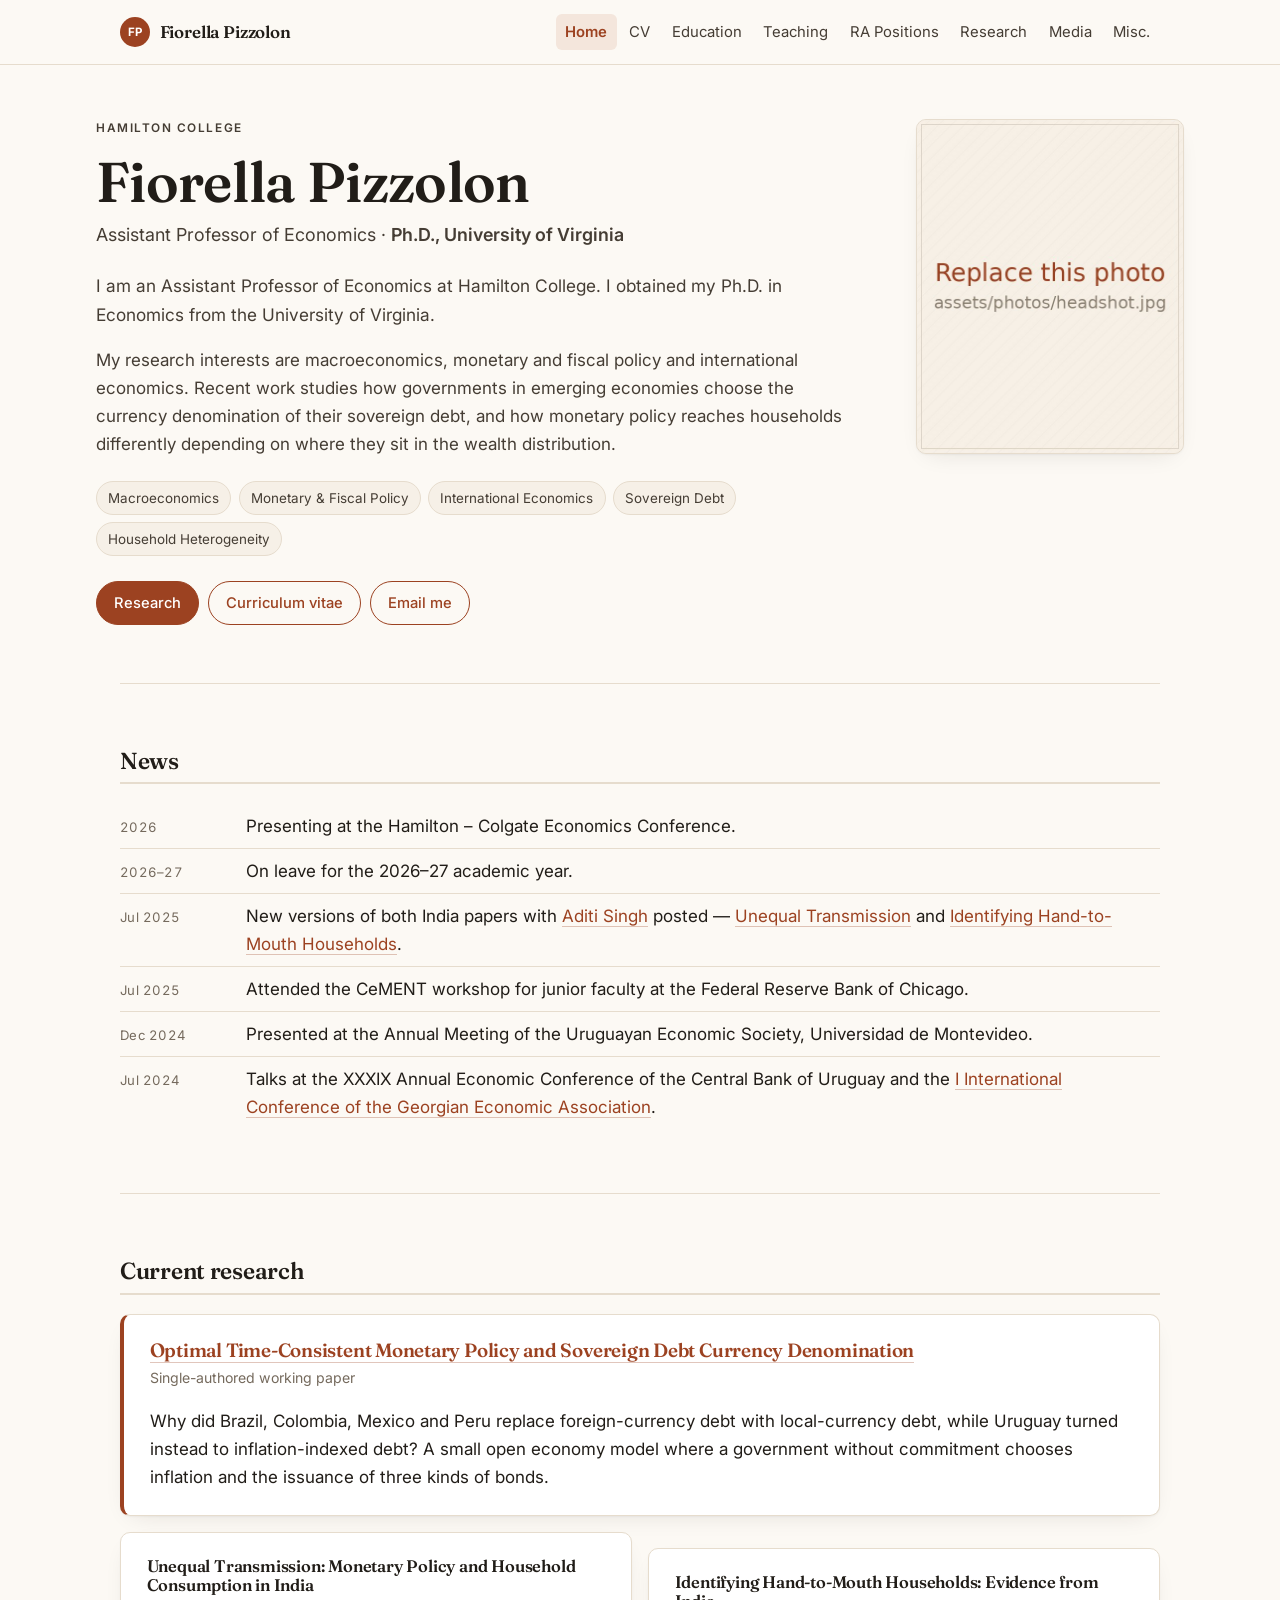
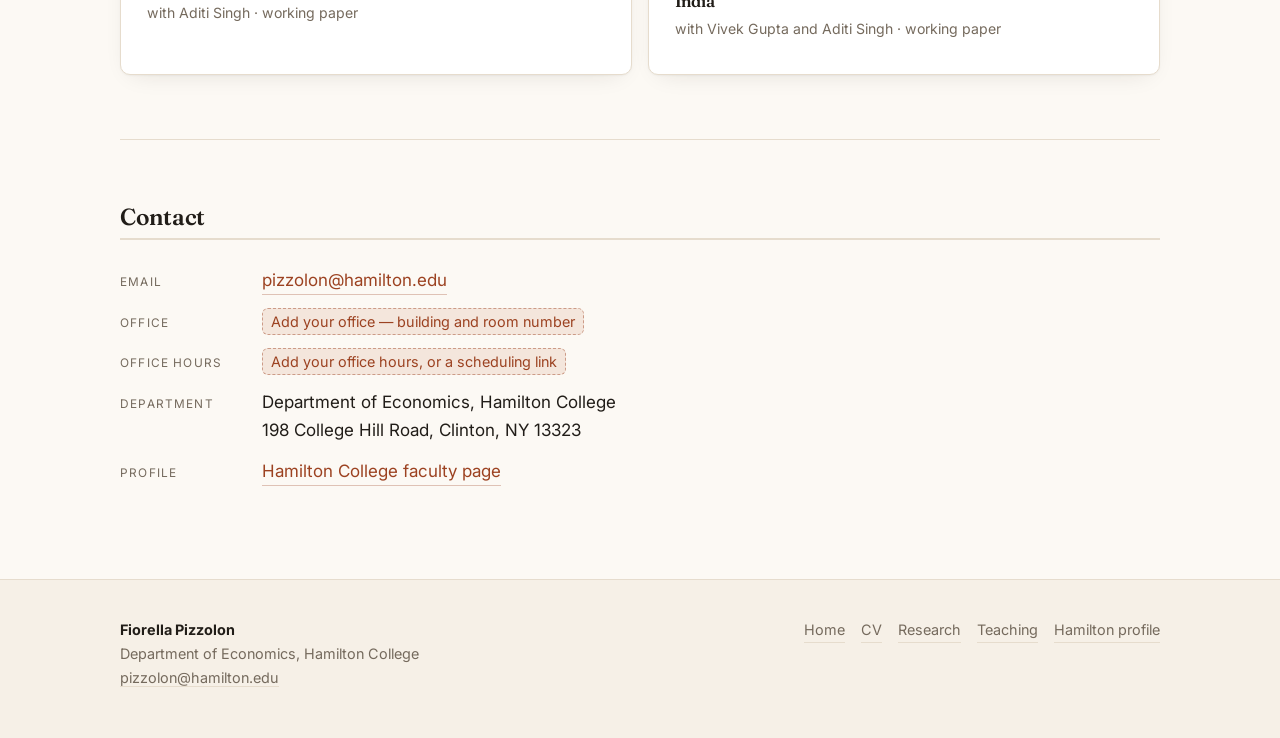
==== index.html @ 7832cf34 "Add files via upload" ====
<!DOCTYPE html>
<html lang="en">
<head>
<meta charset="utf-8">
<meta name="viewport" content="width=device-width, initial-scale=1">
<title>Fiorella Pizzolon — Assistant Professor of Economics, Hamilton College</title>
<meta name="description" content="Fiorella Pizzolon is an Assistant Professor of Economics at Hamilton College. Research in macroeconomics, monetary and fiscal policy, and international economics.">
<meta name="author" content="Fiorella Pizzolon">
<meta property="og:title" content="Fiorella Pizzolon — Assistant Professor of Economics, Hamilton College">
<meta property="og:description" content="Fiorella Pizzolon is an Assistant Professor of Economics at Hamilton College. Research in macroeconomics, monetary and fiscal policy, and international economics.">
<meta property="og:type" content="profile">
<link rel="icon" href="assets/favicon.svg" type="image/svg+xml">
<link rel="preconnect" href="https://fonts.googleapis.com">
<link rel="preconnect" href="https://fonts.gstatic.com" crossorigin>
<link href="https://fonts.googleapis.com/css2?family=Fraunces:opsz,wght@9..144,400;9..144,500;9..144,600;9..144,700&family=Inter:wght@400;500;600;700&display=swap" rel="stylesheet">
<link rel="stylesheet" href="assets/styles.css">
</head>
<body>
<a class="skip" href="#main">Skip to content</a>
<header class="site-header">
  <div class="wrap nav">
    <a class="brand" href="index.html"><span class="mono">FP</span>Fiorella Pizzolon</a>
    <button class="nav-toggle" aria-expanded="false" aria-controls="nav-links">Menu</button>
    <nav class="nav-links" id="nav-links" aria-label="Main">
      <a href="index.html" aria-current="page">Home</a>
      <a href="cv.html">CV</a>
      <a href="education.html">Education</a>
      <a href="teaching.html">Teaching</a>
      <a href="ra-positions.html">RA Positions</a>
      <a href="research.html">Research</a>
      <a href="media.html">Media</a>
      <a href="misc.html">Misc.</a>
    </nav>
  </div>
</header>
<main id="main">
  <div class="wrap hero">
    <div class="hero-grid">
      <div>
        <p class="eyebrow">Hamilton College</p>
        <h1>Fiorella Pizzolon</h1>
        <p class="role">Assistant Professor of Economics &middot; <strong>Ph.D., University of Virginia</strong></p>
        <p class="lead">I am an Assistant Professor of Economics at Hamilton College. I obtained my
        Ph.D. in Economics from the University of Virginia.</p>
        <p>My research interests are macroeconomics, monetary and fiscal policy and international
        economics. Recent work studies how governments in emerging economies choose the currency
        denomination of their sovereign debt, and how monetary policy reaches households
        differently depending on where they sit in the wealth distribution.</p>
        <ul class="tags">
          <li>Macroeconomics</li>
          <li>Monetary &amp; Fiscal Policy</li>
          <li>International Economics</li>
          <li>Sovereign Debt</li>
          <li>Household Heterogeneity</li>
        </ul>
        <div class="btn-row">
          <a class="btn" href="research.html">Research</a>
          <a class="btn ghost" href="cv.html">Curriculum vitae</a>
          <a class="btn ghost" href="mailto:pizzolon@hamilton.edu">Email me</a>
        </div>
      </div>
      <div class="hero-portrait">
        <img src="https://lh3.googleusercontent.com/sitesv/[base64]w1280" data-fallback="assets/photos/headshot.jpg" alt="Portrait of Fiorella Pizzolon" width="536" height="670">
      </div>
    </div>
  </div>

  <div class="wrap">
    <hr class="rule">

    <section>
      <h2 class="section-title">News</h2>
      <ul class="news">
        <li><span class="on">2026</span><span>Presenting at the Hamilton &ndash; Colgate Economics Conference.</span></li>
        <li><span class="on">2026–27</span><span>On leave for the 2026–27 academic year.</span></li>
        <li><span class="on">Jul 2025</span><span>New versions of both India papers with <a href="https://www.aditi-singh.com/research">Aditi Singh</a> posted &mdash; <a href="https://papers.ssrn.com/sol3/papers.cfm?abstract_id=5615250">Unequal Transmission</a> and <a href="https://papers.ssrn.com/sol3/papers.cfm?abstract_id=5559305">Identifying Hand-to-Mouth Households</a>.</span></li>
        <li><span class="on">Jul 2025</span><span>Attended the CeMENT workshop for junior faculty at the Federal Reserve Bank of Chicago.</span></li>
        <li><span class="on">Dec 2024</span><span>Presented at the Annual Meeting of the Uruguayan Economic Society, Universidad de Montevideo.</span></li>
        <li><span class="on">Jul 2024</span><span>Talks at the XXXIX Annual Economic Conference of the Central Bank of Uruguay and the <a href="https://www.gea.org.ge/en/events/17">I International Conference of the Georgian Economic Association</a>.</span></li>
      </ul>
    </section>

    <hr class="rule">

    <section>
      <h2 class="section-title">Current research</h2>
      <div class="card featured">
        <h3><a href="research.html">Optimal Time-Consistent Monetary Policy and Sovereign Debt Currency Denomination</a></h3>
        <p class="meta">Single-authored working paper</p>
        <p class="mb-0">Why did Brazil, Colombia, Mexico and Peru replace foreign-currency debt with
        local-currency debt, while Uruguay turned instead to inflation-indexed debt? A small open
        economy model where a government without commitment chooses inflation and the issuance of
        three kinds of bonds.</p>
      </div>
      <div class="grid-2" style="margin-top:1rem">
        <div class="card">
          <h3 style="font-size:1.05rem">Unequal Transmission: Monetary Policy and Household Consumption in India</h3>
          <p class="meta mb-0">with Aditi Singh &middot; working paper</p>
        </div>
        <div class="card">
          <h3 style="font-size:1.05rem">Identifying Hand-to-Mouth Households: Evidence from India</h3>
          <p class="meta mb-0">with Vivek Gupta and Aditi Singh &middot; working paper</p>
        </div>
      </div>
    </section>

    <hr class="rule">

    <section>
      <h2 class="section-title">Contact</h2>
      <ul class="contact-list wide">
        <li><span class="label">Email</span> <a href="mailto:pizzolon@hamilton.edu">pizzolon@hamilton.edu</a></li>
        <li><span class="label">Office</span> <span class="todo">Add your office &mdash; building and room number</span></li>
        <li><span class="label">Office hours</span> <span class="todo">Add your office hours, or a scheduling link</span></li>
        <li><span class="label">Department</span> <span>Department of Economics, Hamilton College<br>198 College Hill Road, Clinton, NY 13323</span></li>
        <li><span class="label">Profile</span> <a href="https://www.hamilton.edu/academics/our-faculty/directory/faculty-detail/fiorella-pizzolon">Hamilton College faculty page</a></li>
      </ul>
    </section>
  </div>
</main>
<footer class="site-footer">
  <div class="wrap footer-grid">
    <div>
      <strong style="color:var(--ink)">Fiorella Pizzolon</strong><br>
      Department of Economics, Hamilton College<br>
      <a href="mailto:pizzolon@hamilton.edu">pizzolon@hamilton.edu</a>
    </div>
    <nav class="footer-links" aria-label="Footer">
      <a href="index.html">Home</a>
      <a href="cv.html">CV</a>
      <a href="research.html">Research</a>
      <a href="teaching.html">Teaching</a>
      <a href="https://www.hamilton.edu/academics/our-faculty/directory/faculty-detail/fiorella-pizzolon">Hamilton profile</a>
    </nav>
  </div>
</footer>
<script>
(function () {
  var b = document.querySelector('.nav-toggle'),
      n = document.getElementById('nav-links');
  if (!b || !n) return;
  b.addEventListener('click', function () {
    var open = n.classList.toggle('open');
    b.setAttribute('aria-expanded', open ? 'true' : 'false');
  });
})();
// If an image hosted elsewhere fails to load, fall back to the local copy.
(function () {
  Array.prototype.forEach.call(document.querySelectorAll('img[data-fallback]'), function (img) {
    img.addEventListener('error', function handler() {
      img.removeEventListener('error', handler);
      img.src = img.getAttribute('data-fallback');
    });
    if (img.complete && !img.naturalWidth) img.src = img.getAttribute('data-fallback');
  });
})();
</script>
</body>
</html>
---- assets/styles.css ----
/* ==========================================================================
   Fiorella Pizzolon — academic site
   One stylesheet for the whole site. Colors live in :root below; change a
   value there and it updates everywhere.
   ========================================================================== */

:root {
  --bg:          #FCF9F4;
  --bg-tint:     #F6F0E7;
  --surface:     #FFFFFF;
  --ink:         #211D18;
  --ink-soft:    #453D34;
  --muted:       #756A5D;
  --rule:        #E6DCCD;
  --accent:      #9C4221;
  --accent-deep: #7A3319;
  --accent-soft: #F4E6DC;
  --teal:        #1F4B4E;

  --font-display: "Fraunces", "Iowan Old Style", "Palatino Linotype", Palatino,
                  Georgia, "Times New Roman", serif;
  --font-body:    "Inter", -apple-system, BlinkMacSystemFont, "Segoe UI",
                  Roboto, Helvetica, Arial, sans-serif;

  --wrap: 68rem;
  --radius: 10px;
  --shadow: 0 1px 2px rgba(33,29,24,.04), 0 8px 24px -12px rgba(33,29,24,.14);
}

@media (prefers-color-scheme: dark) {
  :root {
    --bg:          #14120F;
    --bg-tint:     #1C1915;
    --surface:     #1A1713;
    --ink:         #F1EAE0;
    --ink-soft:    #DCD3C7;
    --muted:       #A79B8B;
    --rule:        #332D25;
    --accent:      #E08256;
    --accent-deep: #F0A280;
    --accent-soft: #2A1E17;
    --teal:        #7FB3B5;
    --shadow: 0 1px 2px rgba(0,0,0,.3), 0 8px 24px -12px rgba(0,0,0,.6);
  }
}

/* ---------- base ---------- */

*, *::before, *::after { box-sizing: border-box; }

html { scroll-behavior: smooth; }

body {
  margin: 0;
  background: var(--bg);
  color: var(--ink);
  font-family: var(--font-body);
  font-size: 17px;
  line-height: 1.65;
  -webkit-font-smoothing: antialiased;
  text-rendering: optimizeLegibility;
}

img { max-width: 100%; display: block; }

a {
  color: var(--accent);
  text-decoration: none;
  border-bottom: 1px solid color-mix(in srgb, var(--accent) 30%, transparent);
  transition: color .15s ease, border-color .15s ease, background-color .15s ease;
}
a:hover { color: var(--accent-deep); border-bottom-color: var(--accent-deep); }

h1, h2, h3, h4 {
  font-family: var(--font-display);
  font-weight: 600;
  font-variation-settings: "SOFT" 0, "WONK" 0, "opsz" 40;
  line-height: 1.15;
  letter-spacing: -0.012em;
  color: var(--ink);
  margin: 0 0 .5em;
}

.wrap { width: 100%; max-width: var(--wrap); margin: 0 auto; padding: 0 1.5rem; }

/* ---------- skip link ---------- */

.skip {
  position: absolute; left: -9999px; top: 0; z-index: 100;
  background: var(--accent); color: #fff; padding: .6rem 1rem;
  border: 0; border-radius: 0 0 var(--radius) 0;
}
.skip:focus { left: 0; }

/* ---------- header / nav ---------- */

.site-header {
  position: sticky; top: 0; z-index: 50;
  background: color-mix(in srgb, var(--bg) 88%, transparent);
  backdrop-filter: saturate(1.4) blur(10px);
  -webkit-backdrop-filter: saturate(1.4) blur(10px);
  border-bottom: 1px solid var(--rule);
}

.nav {
  display: flex; align-items: center; justify-content: space-between;
  gap: 1rem; min-height: 64px;
}

.brand {
  font-family: var(--font-display);
  font-weight: 600;
  font-size: 1.06rem;
  letter-spacing: -0.01em;
  color: var(--ink);
  border: 0;
  display: inline-flex; align-items: center; gap: .6rem;
  white-space: nowrap;
}
.brand:hover { color: var(--accent); }
.brand .mono {
  width: 30px; height: 30px; flex: 0 0 30px;
  display: grid; place-items: center;
  border-radius: 50%;
  background: var(--accent); color: #fff;
  font-size: .72rem; font-weight: 700; letter-spacing: .02em;
  font-family: var(--font-body);
}

.nav-links { display: flex; align-items: center; gap: .15rem; flex-wrap: wrap; }
.nav-links a {
  color: var(--ink-soft);
  border: 0;
  font-size: .93rem;
  padding: .38rem .6rem;
  border-radius: 6px;
  white-space: nowrap;
}
.nav-links a:hover { color: var(--accent); background: var(--accent-soft); }
.nav-links a[aria-current="page"] {
  color: var(--accent);
  background: var(--accent-soft);
  font-weight: 600;
}

.nav-toggle {
  display: none;
  background: transparent; border: 1px solid var(--rule);
  border-radius: 8px; padding: .45rem .7rem;
  color: var(--ink); font: inherit; font-size: .9rem; cursor: pointer;
}

@media (max-width: 860px) {
  .nav { flex-wrap: wrap; }
  .nav-toggle { display: block; }
  .nav-links {
    display: none;
    flex-basis: 100%; flex-direction: column; align-items: stretch;
    gap: 0; padding: .4rem 0 .9rem;
    border-top: 1px solid var(--rule); margin-top: -1px;
  }
  .nav-links.open { display: flex; }
  .nav-links a { padding: .6rem .5rem; }
}

/* ---------- page header ---------- */

.page-head { padding: 3.2rem 0 1.6rem; }
.eyebrow {
  font-family: var(--font-body);
  font-size: .74rem; font-weight: 600;
  letter-spacing: .13em; text-transform: uppercase;
  color: var(--accent);
  margin: 0 0 .7rem;
}
.page-head h1 { font-size: clamp(2.1rem, 5vw, 3rem); margin-bottom: .3rem; }
.page-head .lede {
  color: var(--muted); font-size: 1.05rem; max-width: 46rem; margin: 0;
}

/* ---------- home hero ---------- */

.hero { padding: 3.4rem 0 1rem; }
.hero-grid {
  display: grid;
  grid-template-columns: minmax(0, 1fr) 268px;
  gap: 3rem; align-items: start;
}
@media (max-width: 800px) {
  .hero-grid { grid-template-columns: 1fr; gap: 2rem; }
  .hero-portrait { order: -1; max-width: 220px; }
}

.hero h1 {
  font-size: clamp(2.4rem, 6vw, 3.5rem);
  margin-bottom: .35rem;
}
.hero .role {
  font-size: 1.12rem; color: var(--ink-soft); margin: 0 0 1.4rem;
}
.hero .role strong { font-weight: 600; }
.hero p { color: var(--ink-soft); }

.hero-portrait {
  border-radius: var(--radius);
  overflow: hidden;
  box-shadow: var(--shadow);
  border: 1px solid var(--rule);
  background: var(--bg-tint);
}
.hero-portrait img { width: 100%; height: auto; aspect-ratio: 4/5; object-fit: cover; }

/* ---------- tags ---------- */

.tags { display: flex; flex-wrap: wrap; gap: .45rem; padding: 0; margin: 1.4rem 0 0; list-style: none; }
.tags li {
  font-size: .84rem;
  padding: .3rem .7rem;
  border-radius: 999px;
  background: var(--bg-tint);
  border: 1px solid var(--rule);
  color: var(--ink-soft);
}

/* ---------- buttons ---------- */

.btn-row { display: flex; flex-wrap: wrap; gap: .6rem; margin-top: 1.6rem; }
.btn {
  display: inline-flex; align-items: center; gap: .45rem;
  font-size: .92rem; font-weight: 500;
  padding: .55rem 1.05rem;
  border-radius: 999px;
  border: 1px solid var(--accent);
  background: var(--accent); color: #fff;
}
.btn:hover { background: var(--accent-deep); border-color: var(--accent-deep); color: #fff; }
.btn.ghost { background: transparent; color: var(--accent); }
.btn.ghost:hover { background: var(--accent-soft); color: var(--accent-deep); }

/* ---------- sections ---------- */

section { padding: 1.4rem 0; }
.section-title {
  font-size: 1.45rem;
  padding-bottom: .5rem;
  margin-bottom: 1.2rem;
  border-bottom: 2px solid var(--rule);
}
.sub-title {
  font-size: 1.02rem;
  font-family: var(--font-body);
  font-weight: 600;
  letter-spacing: .06em;
  text-transform: uppercase;
  color: var(--muted);
  margin: 2rem 0 .9rem;
}
.sub-title:first-child { margin-top: 0; }

.rule { border: 0; border-top: 1px solid var(--rule); margin: 2.6rem 0; }

/* ---------- cards ---------- */

.card {
  background: var(--surface);
  border: 1px solid var(--rule);
  border-radius: var(--radius);
  padding: 1.5rem 1.6rem;
  box-shadow: var(--shadow);
}
.card + .card { margin-top: 1rem; }
.card h3 { font-size: 1.2rem; margin-bottom: .35rem; }
.card .meta { font-size: .88rem; color: var(--muted); margin: 0 0 .6rem; }

.card.featured { border-left: 4px solid var(--accent); }

.grid-2 { display: grid; grid-template-columns: repeat(auto-fit, minmax(min(100%, 20rem), 1fr)); gap: 1rem; }

/* ---------- entry lists (education, RA, teaching) ---------- */

.entries { list-style: none; margin: 0; padding: 0; }
.entries > li {
  display: grid;
  grid-template-columns: 12.5rem minmax(0, 1fr);
  gap: 0 1.6rem;
  padding: .95rem 0;
  border-bottom: 1px solid var(--rule);
}
.entries > li:last-child { border-bottom: 0; }
.entries .when {
  font-size: .87rem; color: var(--muted);
  font-variant-numeric: tabular-nums;
  padding-top: .16rem;
}
.entries .what { margin: 0; }
.entries .what strong { font-weight: 600; }
.entries .what .where { display: block; color: var(--muted); font-size: .92rem; margin-top: .1rem; }
@media (max-width: 640px) {
  .entries > li { grid-template-columns: 1fr; gap: .2rem; }
  .entries .when { order: 2; padding-top: .15rem; }
  .entries .what { order: 1; }
}

/* ---------- bibliography ---------- */

.biblio { list-style: none; margin: 0; padding: 0; }
.biblio > li {
  padding: .9rem 0 .9rem 2.4rem;
  border-bottom: 1px solid var(--rule);
  position: relative;
}
.biblio > li:last-child { border-bottom: 0; }
.biblio > li::before {
  content: attr(data-year);
  position: absolute; left: 0; top: 1rem;
  font-size: .78rem; color: var(--muted);
  font-variant-numeric: tabular-nums;
}
.biblio .title { font-weight: 600; }
.biblio .src { color: var(--muted); font-size: .93rem; display: block; margin-top: .12rem; }

/* ---------- abstract disclosure ---------- */

details.abstract {
  margin-top: .9rem;
  border-top: 1px solid var(--rule);
  padding-top: .7rem;
}
details.abstract summary {
  cursor: pointer;
  list-style: none;
  font-size: .84rem; font-weight: 600;
  letter-spacing: .07em; text-transform: uppercase;
  color: var(--accent);
  display: inline-flex; align-items: center; gap: .4rem;
}
details.abstract summary::-webkit-details-marker { display: none; }
details.abstract summary::after {
  content: "+"; font-size: 1rem; line-height: 1; font-weight: 400;
}
details.abstract[open] summary::after { content: "–"; }
details.abstract p {
  margin: .8rem 0 0;
  font-size: .96rem;
  color: var(--ink-soft);
  text-align: justify;
  hyphens: auto;
}
.presented {
  margin: .8rem 0 0;
  font-size: .86rem;
  color: var(--muted);
}

/* ---------- photo gallery ---------- */

.gallery {
  display: grid;
  grid-template-columns: repeat(auto-fill, minmax(min(100%, 17.5rem), 1fr));
  gap: 1.4rem;
  list-style: none; margin: 0; padding: 0;
}
.gallery figure {
  margin: 0;
  background: var(--surface);
  border: 1px solid var(--rule);
  border-radius: var(--radius);
  overflow: hidden;
  box-shadow: var(--shadow);
  height: 100%;
  display: flex; flex-direction: column;
}
.gallery img {
  width: 100%; height: auto;
  aspect-ratio: 4/3; object-fit: cover;
  background: var(--bg-tint);
}
.gallery figcaption {
  padding: .9rem 1rem 1.1rem;
  font-size: .88rem;
  color: var(--ink-soft);
  line-height: 1.5;
}
.gallery .date { display: block; font-weight: 600; color: var(--accent); margin-bottom: .2rem; font-size: .8rem; letter-spacing: .04em; }

/* ---------- CV embed ---------- */

.pdf-frame {
  width: 100%; height: min(80vh, 950px);
  border: 1px solid var(--rule);
  border-radius: var(--radius);
  background: var(--surface);
  box-shadow: var(--shadow);
}

.note {
  background: var(--bg-tint);
  border: 1px solid var(--rule);
  border-left: 3px solid var(--accent);
  border-radius: var(--radius);
  padding: .95rem 1.15rem;
  font-size: .92rem;
  color: var(--ink-soft);
  margin: 1.4rem 0;
}
.note strong { color: var(--ink); }

/* ---------- contact / references ---------- */

.contact-list { list-style: none; margin: 0; padding: 0; }
.contact-list li {
  padding: .4rem 0;
  display: grid; grid-template-columns: 6rem minmax(0, 1fr);
  gap: 0 .9rem; align-items: baseline;
}
.contact-list li.single { grid-template-columns: 1fr; }
.contact-list.wide li { grid-template-columns: 8rem minmax(0, 1fr); }
.contact-list a, .contact-list .todo { justify-self: start; }
.contact-list .todo {
  color: var(--accent);
  background: var(--accent-soft);
  border: 1px dashed color-mix(in srgb, var(--accent) 45%, transparent);
  border-radius: 6px;
  padding: .05rem .5rem;
  font-size: .9rem;
}

/* ---------- news ---------- */

.news { list-style: none; margin: 0; padding: 0; }
.news li {
  display: grid;
  grid-template-columns: 6.5rem minmax(0, 1fr);
  gap: 0 1.4rem;
  padding: .5rem 0;
  align-items: baseline;
}
.news li + li { border-top: 1px solid var(--rule); }
.news .on {
  font-size: .82rem; color: var(--muted);
  font-variant-numeric: tabular-nums;
  letter-spacing: .02em;
}
@media (max-width: 560px) {
  .news li { grid-template-columns: 1fr; gap: .1rem; }
}
.contact-list .label {
  font-size: .74rem; letter-spacing: .1em; text-transform: uppercase;
  color: var(--muted);
}
@media (max-width: 480px) {
  .contact-list li { grid-template-columns: 1fr; gap: .1rem; }
}

/* ---------- footer ---------- */

.site-footer {
  margin-top: 4rem;
  border-top: 1px solid var(--rule);
  background: var(--bg-tint);
  padding: 2.4rem 0 3rem;
}
.footer-grid {
  display: flex; flex-wrap: wrap; gap: 1.5rem;
  justify-content: space-between; align-items: baseline;
  font-size: .9rem; color: var(--muted);
}
.footer-grid a { color: var(--muted); border-bottom-color: var(--rule); }
.footer-grid a:hover { color: var(--accent); }
.footer-links { display: flex; flex-wrap: wrap; gap: 1rem; }

/* ---------- utilities ---------- */

.lead { font-size: 1.08rem; }
.muted { color: var(--muted); }
.small { font-size: .87rem; }
.mt-0 { margin-top: 0; }
.mb-0 { margin-bottom: 0; }

@media print {
  .site-header, .site-footer, .btn-row { display: none; }
  body { background: #fff; color: #000; font-size: 11pt; }
  details.abstract[open] p { font-size: 10pt; }
}

/* ---------- CV: inline viewer on wide screens, page-1 image elsewhere ---------- */

.pdf-preview { display: none; border: 0; }
.pdf-preview img {
  width: 100%; height: auto;
  border: 1px solid var(--rule);
  border-radius: var(--radius);
  box-shadow: var(--shadow);
  background: #fff;
}
.pdf-preview span {
  display: block; text-align: center;
  margin-top: .9rem; font-size: .92rem; font-weight: 500;
  color: var(--accent);
}

@media (max-width: 900px), (hover: none) and (pointer: coarse) {
  .pdf-frame { display: none; }
  .pdf-preview { display: block; }
}
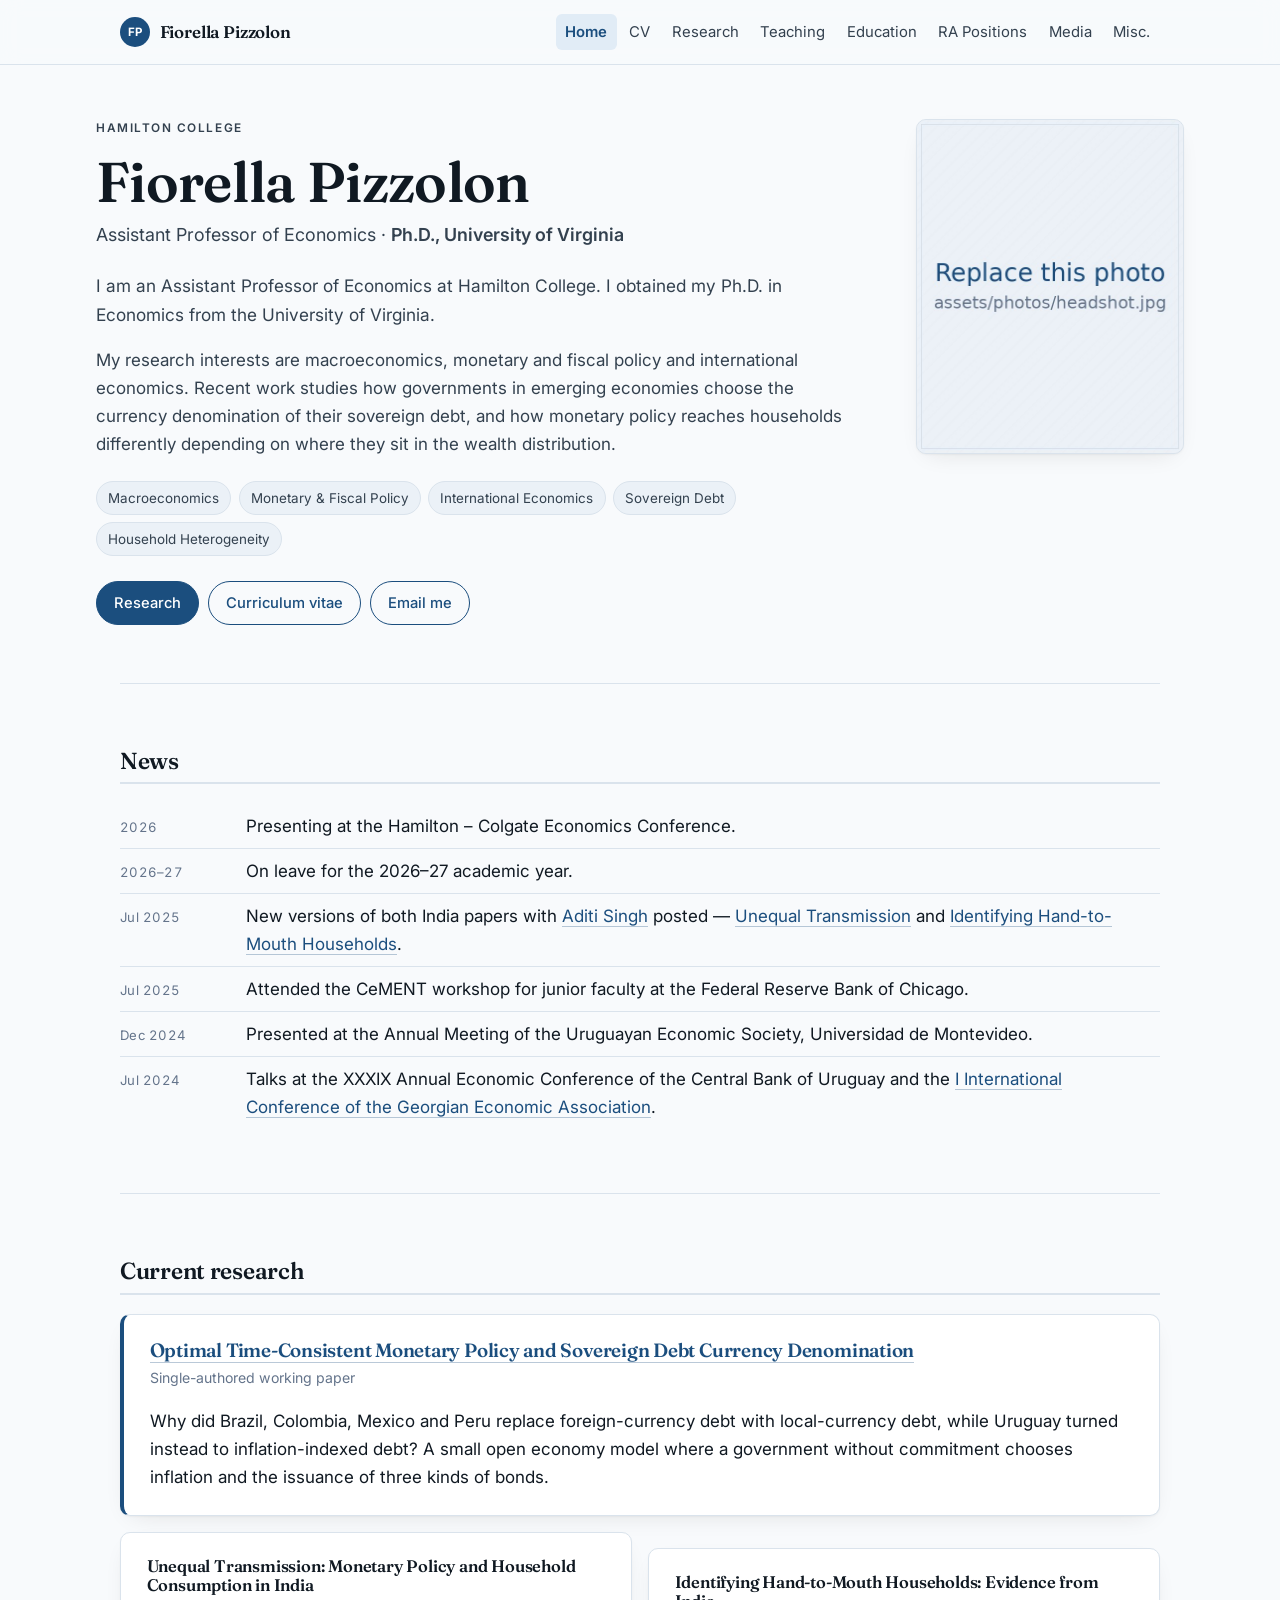
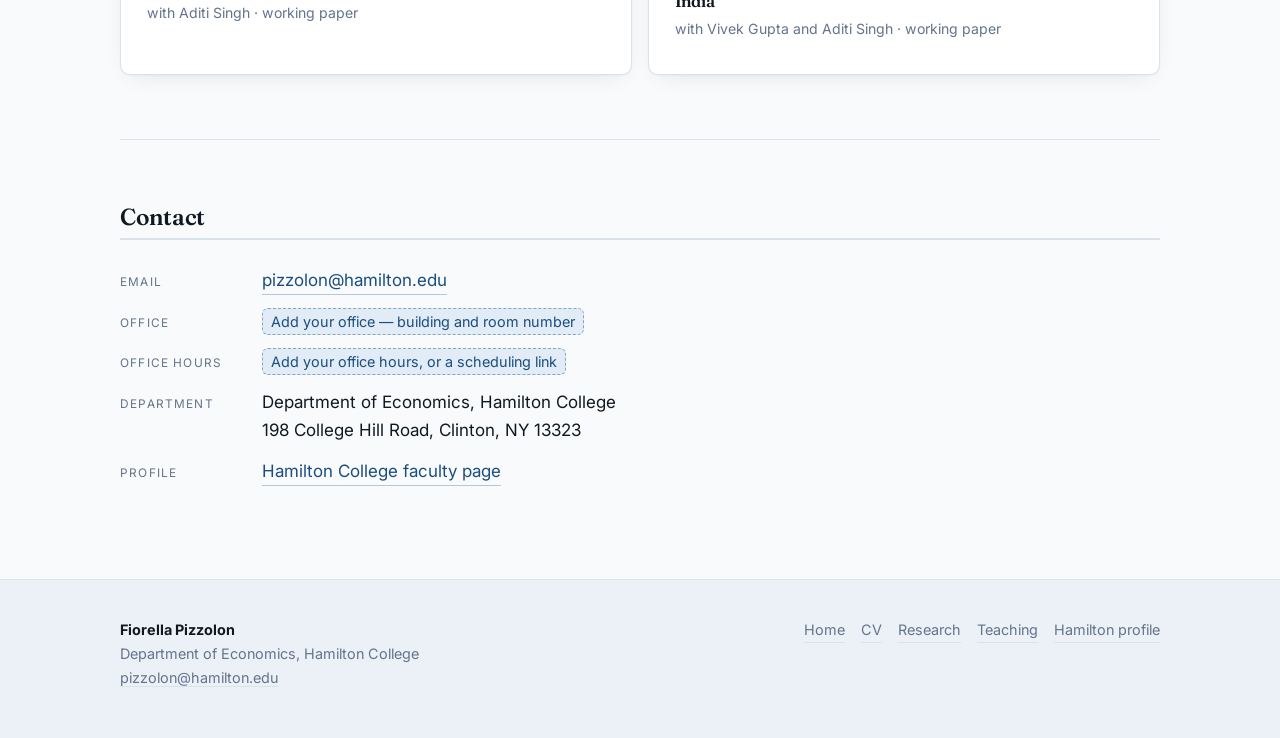
==== commit 0afe4ae1: "Add files via upload" ====
--- a/index.html
+++ b/index.html
@@ -24,10 +24,10 @@
     <nav class="nav-links" id="nav-links" aria-label="Main">
       <a href="index.html" aria-current="page">Home</a>
       <a href="cv.html">CV</a>
+      <a href="research.html">Research</a>
+      <a href="teaching.html">Teaching</a>
       <a href="education.html">Education</a>
-      <a href="teaching.html">Teaching</a>
       <a href="ra-positions.html">RA Positions</a>
-      <a href="research.html">Research</a>
       <a href="media.html">Media</a>
       <a href="misc.html">Misc.</a>
     </nav>
--- a/assets/styles.css
+++ b/assets/styles.css
@@ -5,17 +5,17 @@
    ========================================================================== */
 
 :root {
-  --bg:          #FCF9F4;
-  --bg-tint:     #F6F0E7;
+  --bg:          #F8FAFC;
+  --bg-tint:     #EBF1F7;
   --surface:     #FFFFFF;
-  --ink:         #211D18;
-  --ink-soft:    #453D34;
-  --muted:       #756A5D;
-  --rule:        #E6DCCD;
-  --accent:      #9C4221;
-  --accent-deep: #7A3319;
-  --accent-soft: #F4E6DC;
-  --teal:        #1F4B4E;
+  --ink:         #101922;
+  --ink-soft:    #33414F;
+  --muted:       #64748B;
+  --rule:        #DAE3EC;
+  --accent:      #1B4E7E;
+  --accent-deep: #123859;
+  --accent-soft: #E1ECF6;
+  --teal:        #0E5E5A;
 
   --font-display: "Fraunces", "Iowan Old Style", "Palatino Linotype", Palatino,
                   Georgia, "Times New Roman", serif;
@@ -29,17 +29,17 @@
 
 @media (prefers-color-scheme: dark) {
   :root {
-    --bg:          #14120F;
-    --bg-tint:     #1C1915;
-    --surface:     #1A1713;
-    --ink:         #F1EAE0;
-    --ink-soft:    #DCD3C7;
-    --muted:       #A79B8B;
-    --rule:        #332D25;
-    --accent:      #E08256;
-    --accent-deep: #F0A280;
-    --accent-soft: #2A1E17;
-    --teal:        #7FB3B5;
+    --bg:          #0B1017;
+    --bg-tint:     #121A24;
+    --surface:     #101821;
+    --ink:         #E8EFF6;
+    --ink-soft:    #C7D3DF;
+    --muted:       #8FA0B2;
+    --rule:        #1F2A36;
+    --accent:      #74B4EA;
+    --accent-deep: #9BCCF5;
+    --accent-soft: #12202D;
+    --teal:        #6FBFB6;
     --shadow: 0 1px 2px rgba(0,0,0,.3), 0 8px 24px -12px rgba(0,0,0,.6);
   }
 }
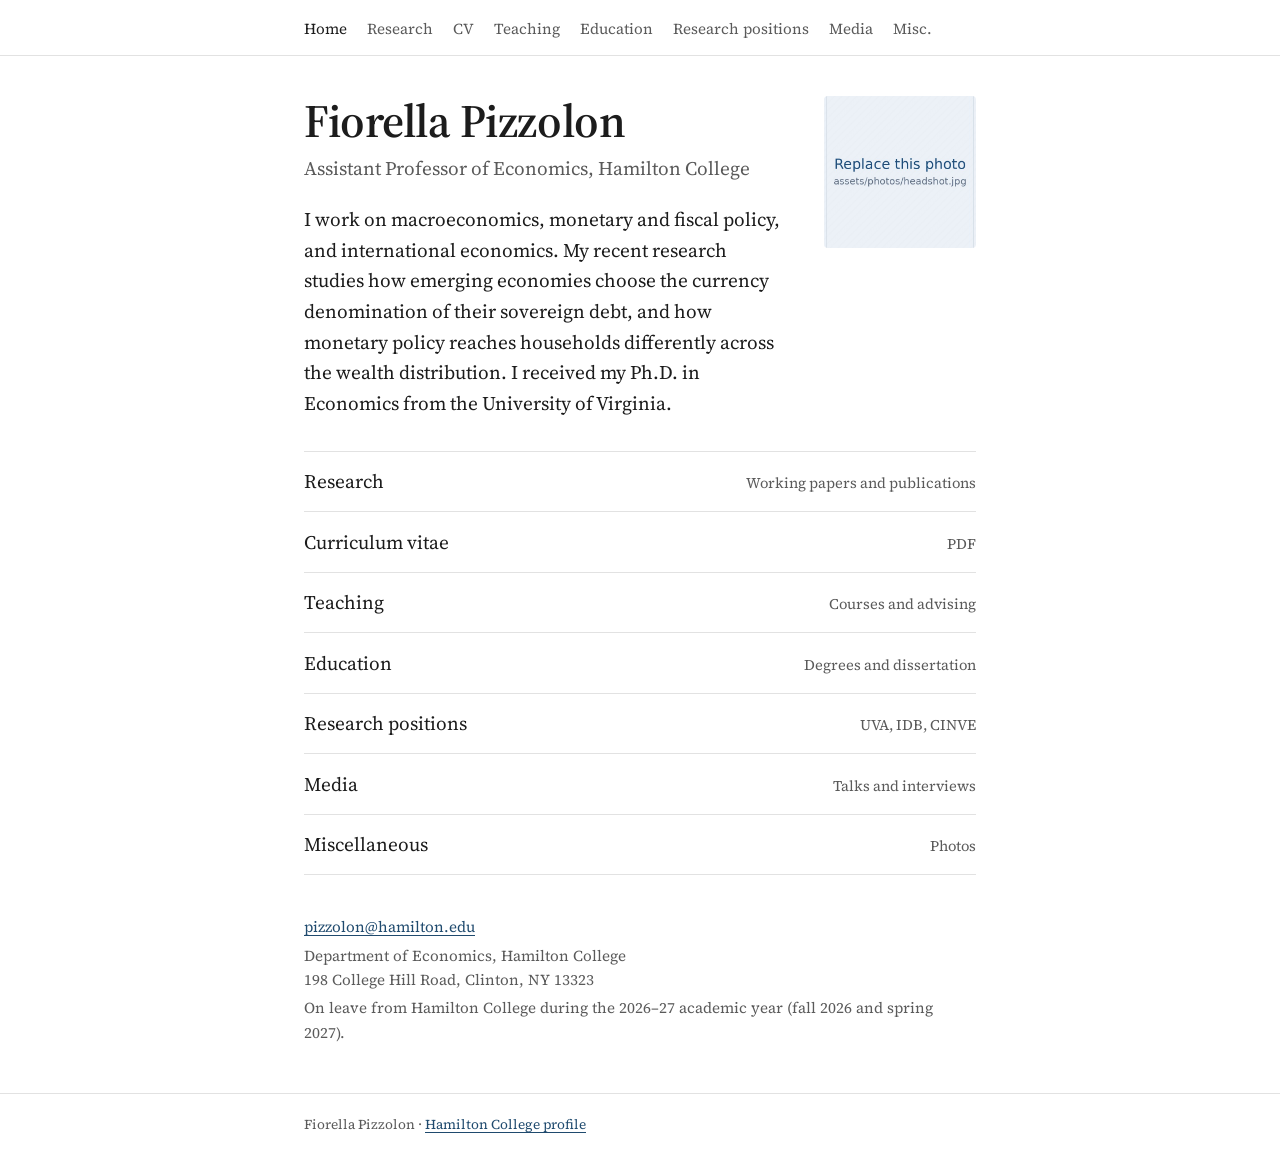
==== commit 22a44450: "Add files via upload" ====
--- a/index.html
+++ b/index.html
@@ -1,159 +1,204 @@
 <!DOCTYPE html>
 <html lang="en">
 <head>
-<meta charset="utf-8">
-<meta name="viewport" content="width=device-width, initial-scale=1">
-<title>Fiorella Pizzolon — Assistant Professor of Economics, Hamilton College</title>
-<meta name="description" content="Fiorella Pizzolon is an Assistant Professor of Economics at Hamilton College. Research in macroeconomics, monetary and fiscal policy, and international economics.">
-<meta name="author" content="Fiorella Pizzolon">
-<meta property="og:title" content="Fiorella Pizzolon — Assistant Professor of Economics, Hamilton College">
-<meta property="og:description" content="Fiorella Pizzolon is an Assistant Professor of Economics at Hamilton College. Research in macroeconomics, monetary and fiscal policy, and international economics.">
-<meta property="og:type" content="profile">
-<link rel="icon" href="assets/favicon.svg" type="image/svg+xml">
-<link rel="preconnect" href="https://fonts.googleapis.com">
-<link rel="preconnect" href="https://fonts.gstatic.com" crossorigin>
-<link href="https://fonts.googleapis.com/css2?family=Fraunces:opsz,wght@9..144,400;9..144,500;9..144,600;9..144,700&family=Inter:wght@400;500;600;700&display=swap" rel="stylesheet">
-<link rel="stylesheet" href="assets/styles.css">
+  <meta charset="utf-8">
+  <meta name="viewport" content="width=device-width, initial-scale=1">
+  <title>Fiorella Pizzolon — Assistant Professor of Economics, Hamilton College</title>
+  <meta name="author" content="Fiorella Pizzolon">
+  <meta name="description" content="Fiorella Pizzolon is an Assistant Professor of Economics at Hamilton College. Research in macroeconomics, monetary and fiscal policy, and international economics.">
+  <meta property="og:title" content="Fiorella Pizzolon — Assistant Professor of Economics, Hamilton College">
+  <meta property="og:description" content="Fiorella Pizzolon is an Assistant Professor of Economics at Hamilton College. Research in macroeconomics, monetary and fiscal policy, and international economics.">
+  <meta property="og:type" content="profile">
+  <meta property="og:image" content="https://fiorella-pizzolon.github.io/assets/photos/headshot.jpg">
+  <link rel="preconnect" href="https://fonts.googleapis.com">
+  <link rel="preconnect" href="https://fonts.gstatic.com" crossorigin>
+  <link href="https://fonts.googleapis.com/css2?family=Source+Serif+4:ital,opsz,wght@0,8..60,400;0,8..60,600;1,8..60,400&display=swap" rel="stylesheet">
+  <style>
+    :root {
+      --bg: #ffffff;
+      --ink: #1c1c1c;
+      --muted: #5a5a5a;
+      --rule: #e2e2e2;
+      --accent: #1f4a6e;
+      --accent-soft: #eef3f7;
+    }
+    @media (prefers-color-scheme: dark) {
+      :root {
+        --bg: #161616;
+        --ink: #ececec;
+        --muted: #a8a8a8;
+        --rule: #333;
+        --accent: #8fb8dc;
+        --accent-soft: #1f2a33;
+      }
+    }
+
+    * { box-sizing: border-box; }
+    html { -webkit-text-size-adjust: 100%; }
+    body {
+      margin: 0;
+      background: var(--bg);
+      color: var(--ink);
+      font-family: "Source Serif 4", Georgia, "Times New Roman", serif;
+      font-size: clamp(1.05rem, 0.95rem + 0.4vw, 1.2rem);
+      line-height: 1.6;
+    }
+    a { color: var(--accent); text-decoration-thickness: 1px; text-underline-offset: 3px; }
+    a:hover { text-decoration-thickness: 2px; }
+    a:focus-visible { outline: 2px solid var(--accent); outline-offset: 3px; border-radius: 2px; }
+    img { max-width: 100%; height: auto; display: block; }
+
+    .wrap {
+      width: min(100% - 2.5rem, 42rem);
+      margin: 0 auto;
+    }
+
+    /* Top navigation: horizontally scrollable on narrow screens instead of wrapping into a pile */
+    nav {
+      border-bottom: 1px solid var(--rule);
+      position: sticky;
+      top: 0;
+      background: var(--bg);
+      z-index: 1;
+    }
+    nav ul {
+      list-style: none;
+      margin: 0;
+      padding: 0.75rem 0;
+      display: flex;
+      gap: 1.25rem;
+      overflow-x: auto;
+      white-space: nowrap;
+      -webkit-overflow-scrolling: touch;
+      scrollbar-width: none;
+    }
+    nav ul::-webkit-scrollbar { display: none; }
+    nav a { color: var(--muted); text-decoration: none; font-size: 0.95rem; }
+    nav a:hover, nav a[aria-current="page"] { color: var(--ink); }
+
+    header {
+      padding: 2.5rem 0 1.5rem;
+      display: grid;
+      grid-template-columns: 1fr;
+      gap: 1.5rem;
+      align-items: start;
+    }
+    @media (min-width: 40rem) {
+      header { grid-template-columns: 1fr 9.5rem; gap: 2.5rem; }
+    }
+    header img {
+      width: 7.5rem;
+      aspect-ratio: 1 / 1;
+      object-fit: cover;
+      border-radius: 50%;
+    }
+    @media (min-width: 40rem) {
+      header img { width: 100%; border-radius: 4px; order: 2; }
+    }
+    h1 {
+      font-size: clamp(2rem, 1.5rem + 2.5vw, 2.9rem);
+      font-weight: 600;
+      line-height: 1.1;
+      margin: 0 0 0.4rem;
+      letter-spacing: -0.01em;
+    }
+    .role { margin: 0; color: var(--muted); }
+    .bio { margin: 1.25rem 0 0; max-width: 34rem; }
+
+    /* Section links: one row each, full-width tap targets on phones */
+    .sections {
+      list-style: none;
+      margin: 0.5rem 0 0;
+      padding: 0;
+      border-top: 1px solid var(--rule);
+    }
+    .sections li { border-bottom: 1px solid var(--rule); }
+    .sections a {
+      display: flex;
+      justify-content: space-between;
+      align-items: baseline;
+      gap: 1rem;
+      padding: 0.9rem 0;
+      text-decoration: none;
+      color: var(--ink);
+    }
+    .sections a:hover { background: var(--accent-soft); margin: 0 -0.75rem; padding-left: 0.75rem; padding-right: 0.75rem; }
+    .sections span { color: var(--muted); font-size: 0.92rem; text-align: right; }
+    @media (max-width: 30rem) {
+      .sections a { flex-direction: column; gap: 0.15rem; align-items: flex-start; }
+      .sections span { text-align: left; }
+    }
+
+    .contact {
+      margin: 2.5rem 0 3rem;
+      color: var(--muted);
+      font-size: 0.95rem;
+    }
+    .contact p { margin: 0.25rem 0; }
+
+    footer {
+      border-top: 1px solid var(--rule);
+      padding: 1.25rem 0 2rem;
+      font-size: 0.85rem;
+      color: var(--muted);
+    }
+  </style>
 </head>
 <body>
-<a class="skip" href="#main">Skip to content</a>
-<header class="site-header">
-  <div class="wrap nav">
-    <a class="brand" href="index.html"><span class="mono">FP</span>Fiorella Pizzolon</a>
-    <button class="nav-toggle" aria-expanded="false" aria-controls="nav-links">Menu</button>
-    <nav class="nav-links" id="nav-links" aria-label="Main">
-      <a href="index.html" aria-current="page">Home</a>
-      <a href="cv.html">CV</a>
-      <a href="research.html">Research</a>
-      <a href="teaching.html">Teaching</a>
-      <a href="education.html">Education</a>
-      <a href="ra-positions.html">RA Positions</a>
-      <a href="media.html">Media</a>
-      <a href="misc.html">Misc.</a>
-    </nav>
-  </div>
-</header>
-<main id="main">
-  <div class="wrap hero">
-    <div class="hero-grid">
+
+  <nav aria-label="Site">
+    <div class="wrap">
+      <ul>
+        <li><a href="index.html" aria-current="page">Home</a></li>
+        <li><a href="research.html">Research</a></li>
+        <li><a href="cv.html">CV</a></li>
+        <li><a href="teaching.html">Teaching</a></li>
+        <li><a href="education.html">Education</a></li>
+        <li><a href="ra-positions.html">Research positions</a></li>
+        <li><a href="media.html">Media</a></li>
+        <li><a href="misc.html">Misc.</a></li>
+      </ul>
+    </div>
+  </nav>
+
+  <main class="wrap" id="main">
+    <header>
       <div>
-        <p class="eyebrow">Hamilton College</p>
         <h1>Fiorella Pizzolon</h1>
-        <p class="role">Assistant Professor of Economics &middot; <strong>Ph.D., University of Virginia</strong></p>
-        <p class="lead">I am an Assistant Professor of Economics at Hamilton College. I obtained my
-        Ph.D. in Economics from the University of Virginia.</p>
-        <p>My research interests are macroeconomics, monetary and fiscal policy and international
-        economics. Recent work studies how governments in emerging economies choose the currency
-        denomination of their sovereign debt, and how monetary policy reaches households
-        differently depending on where they sit in the wealth distribution.</p>
-        <ul class="tags">
-          <li>Macroeconomics</li>
-          <li>Monetary &amp; Fiscal Policy</li>
-          <li>International Economics</li>
-          <li>Sovereign Debt</li>
-          <li>Household Heterogeneity</li>
-        </ul>
-        <div class="btn-row">
-          <a class="btn" href="research.html">Research</a>
-          <a class="btn ghost" href="cv.html">Curriculum vitae</a>
-          <a class="btn ghost" href="mailto:pizzolon@hamilton.edu">Email me</a>
-        </div>
+        <p class="role">Assistant Professor of Economics, Hamilton College</p>
+        <p class="bio">
+          I work on macroeconomics, monetary and fiscal policy, and international
+          economics. My recent research studies how emerging economies choose the currency
+          denomination of their sovereign debt, and how monetary policy reaches households
+          differently across the wealth distribution. I received my Ph.D. in Economics from
+          the University of Virginia.
+        </p>
       </div>
-      <div class="hero-portrait">
-        <img src="https://lh3.googleusercontent.com/sitesv/[base64]w1280" data-fallback="assets/photos/headshot.jpg" alt="Portrait of Fiorella Pizzolon" width="536" height="670">
-      </div>
+      <img src="assets/photos/headshot.jpg" alt="Portrait of Fiorella Pizzolon" width="400" height="400">
+    </header>
+
+    <ul class="sections">
+      <li><a href="research.html">Research <span>Working papers and publications</span></a></li>
+      <li><a href="cv.html">Curriculum vitae <span>PDF</span></a></li>
+      <li><a href="teaching.html">Teaching <span>Courses and advising</span></a></li>
+      <li><a href="education.html">Education <span>Degrees and dissertation</span></a></li>
+      <li><a href="ra-positions.html">Research positions <span>UVA, IDB, CINVE</span></a></li>
+      <li><a href="media.html">Media <span>Talks and interviews</span></a></li>
+      <li><a href="misc.html">Miscellaneous <span>Photos</span></a></li>
+    </ul>
+
+    <div class="contact">
+      <p><a href="mailto:pizzolon@hamilton.edu">pizzolon@hamilton.edu</a></p>
+      <p>Department of Economics, Hamilton College<br>198 College Hill Road, Clinton, NY 13323</p>
+      <p>On leave from Hamilton College during the 2026–27 academic year (fall 2026 and spring 2027).</p>
     </div>
-  </div>
-
-  <div class="wrap">
-    <hr class="rule">
-
-    <section>
-      <h2 class="section-title">News</h2>
-      <ul class="news">
-        <li><span class="on">2026</span><span>Presenting at the Hamilton &ndash; Colgate Economics Conference.</span></li>
-        <li><span class="on">2026–27</span><span>On leave for the 2026–27 academic year.</span></li>
-        <li><span class="on">Jul 2025</span><span>New versions of both India papers with <a href="https://www.aditi-singh.com/research">Aditi Singh</a> posted &mdash; <a href="https://papers.ssrn.com/sol3/papers.cfm?abstract_id=5615250">Unequal Transmission</a> and <a href="https://papers.ssrn.com/sol3/papers.cfm?abstract_id=5559305">Identifying Hand-to-Mouth Households</a>.</span></li>
-        <li><span class="on">Jul 2025</span><span>Attended the CeMENT workshop for junior faculty at the Federal Reserve Bank of Chicago.</span></li>
-        <li><span class="on">Dec 2024</span><span>Presented at the Annual Meeting of the Uruguayan Economic Society, Universidad de Montevideo.</span></li>
-        <li><span class="on">Jul 2024</span><span>Talks at the XXXIX Annual Economic Conference of the Central Bank of Uruguay and the <a href="https://www.gea.org.ge/en/events/17">I International Conference of the Georgian Economic Association</a>.</span></li>
-      </ul>
-    </section>
-
-    <hr class="rule">
-
-    <section>
-      <h2 class="section-title">Current research</h2>
-      <div class="card featured">
-        <h3><a href="research.html">Optimal Time-Consistent Monetary Policy and Sovereign Debt Currency Denomination</a></h3>
-        <p class="meta">Single-authored working paper</p>
-        <p class="mb-0">Why did Brazil, Colombia, Mexico and Peru replace foreign-currency debt with
-        local-currency debt, while Uruguay turned instead to inflation-indexed debt? A small open
-        economy model where a government without commitment chooses inflation and the issuance of
-        three kinds of bonds.</p>
-      </div>
-      <div class="grid-2" style="margin-top:1rem">
-        <div class="card">
-          <h3 style="font-size:1.05rem">Unequal Transmission: Monetary Policy and Household Consumption in India</h3>
-          <p class="meta mb-0">with Aditi Singh &middot; working paper</p>
-        </div>
-        <div class="card">
-          <h3 style="font-size:1.05rem">Identifying Hand-to-Mouth Households: Evidence from India</h3>
-          <p class="meta mb-0">with Vivek Gupta and Aditi Singh &middot; working paper</p>
-        </div>
-      </div>
-    </section>
-
-    <hr class="rule">
-
-    <section>
-      <h2 class="section-title">Contact</h2>
-      <ul class="contact-list wide">
-        <li><span class="label">Email</span> <a href="mailto:pizzolon@hamilton.edu">pizzolon@hamilton.edu</a></li>
-        <li><span class="label">Office</span> <span class="todo">Add your office &mdash; building and room number</span></li>
-        <li><span class="label">Office hours</span> <span class="todo">Add your office hours, or a scheduling link</span></li>
-        <li><span class="label">Department</span> <span>Department of Economics, Hamilton College<br>198 College Hill Road, Clinton, NY 13323</span></li>
-        <li><span class="label">Profile</span> <a href="https://www.hamilton.edu/academics/our-faculty/directory/faculty-detail/fiorella-pizzolon">Hamilton College faculty page</a></li>
-      </ul>
-    </section>
-  </div>
-</main>
-<footer class="site-footer">
-  <div class="wrap footer-grid">
-    <div>
-      <strong style="color:var(--ink)">Fiorella Pizzolon</strong><br>
-      Department of Economics, Hamilton College<br>
-      <a href="mailto:pizzolon@hamilton.edu">pizzolon@hamilton.edu</a>
+  </main>
+
+  <footer>
+    <div class="wrap">
+      Fiorella Pizzolon · <a href="https://www.hamilton.edu/academics/our-faculty/directory/faculty-detail/fiorella-pizzolon">Hamilton College profile</a>
     </div>
-    <nav class="footer-links" aria-label="Footer">
-      <a href="index.html">Home</a>
-      <a href="cv.html">CV</a>
-      <a href="research.html">Research</a>
-      <a href="teaching.html">Teaching</a>
-      <a href="https://www.hamilton.edu/academics/our-faculty/directory/faculty-detail/fiorella-pizzolon">Hamilton profile</a>
-    </nav>
-  </div>
-</footer>
-<script>
-(function () {
-  var b = document.querySelector('.nav-toggle'),
-      n = document.getElementById('nav-links');
-  if (!b || !n) return;
-  b.addEventListener('click', function () {
-    var open = n.classList.toggle('open');
-    b.setAttribute('aria-expanded', open ? 'true' : 'false');
-  });
-})();
-// If an image hosted elsewhere fails to load, fall back to the local copy.
-(function () {
-  Array.prototype.forEach.call(document.querySelectorAll('img[data-fallback]'), function (img) {
-    img.addEventListener('error', function handler() {
-      img.removeEventListener('error', handler);
-      img.src = img.getAttribute('data-fallback');
-    });
-    if (img.complete && !img.naturalWidth) img.src = img.getAttribute('data-fallback');
-  });
-})();
-</script>
+  </footer>
+
 </body>
 </html>
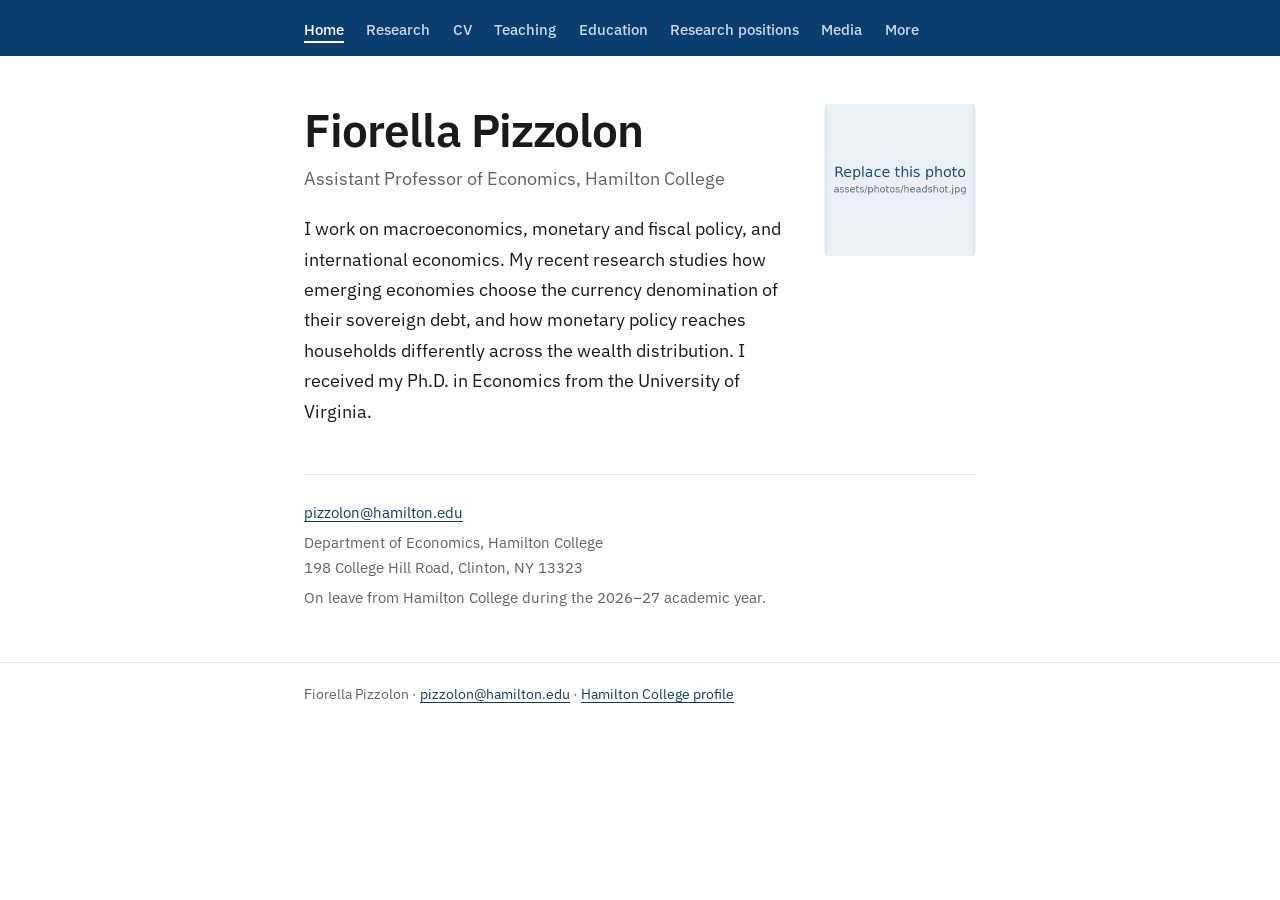
==== commit 8ba423be: "Add files via upload" ====
--- a/index.html
+++ b/index.html
@@ -12,193 +12,27 @@
   <meta property="og:image" content="https://fiorella-pizzolon.github.io/assets/photos/headshot.jpg">
   <link rel="preconnect" href="https://fonts.googleapis.com">
   <link rel="preconnect" href="https://fonts.gstatic.com" crossorigin>
-  <link href="https://fonts.googleapis.com/css2?family=Source+Serif+4:ital,opsz,wght@0,8..60,400;0,8..60,600;1,8..60,400&display=swap" rel="stylesheet">
-  <style>
-    :root {
-      --bg: #ffffff;
-      --ink: #1c1c1c;
-      --muted: #5a5a5a;
-      --rule: #e2e2e2;
-      --accent: #1f4a6e;
-      --accent-soft: #eef3f7;
-    }
-    @media (prefers-color-scheme: dark) {
-      :root {
-        --bg: #161616;
-        --ink: #ececec;
-        --muted: #a8a8a8;
-        --rule: #333;
-        --accent: #8fb8dc;
-        --accent-soft: #1f2a33;
-      }
-    }
-
-    * { box-sizing: border-box; }
-    html { -webkit-text-size-adjust: 100%; }
-    body {
-      margin: 0;
-      background: var(--bg);
-      color: var(--ink);
-      font-family: "Source Serif 4", Georgia, "Times New Roman", serif;
-      font-size: clamp(1.05rem, 0.95rem + 0.4vw, 1.2rem);
-      line-height: 1.6;
-    }
-    a { color: var(--accent); text-decoration-thickness: 1px; text-underline-offset: 3px; }
-    a:hover { text-decoration-thickness: 2px; }
-    a:focus-visible { outline: 2px solid var(--accent); outline-offset: 3px; border-radius: 2px; }
-    img { max-width: 100%; height: auto; display: block; }
-
-    .wrap {
-      width: min(100% - 2.5rem, 42rem);
-      margin: 0 auto;
-    }
-
-    /* Top navigation: horizontally scrollable on narrow screens instead of wrapping into a pile */
-    nav {
-      border-bottom: 1px solid var(--rule);
-      position: sticky;
-      top: 0;
-      background: var(--bg);
-      z-index: 1;
-    }
-    nav ul {
-      list-style: none;
-      margin: 0;
-      padding: 0.75rem 0;
-      display: flex;
-      gap: 1.25rem;
-      overflow-x: auto;
-      white-space: nowrap;
-      -webkit-overflow-scrolling: touch;
-      scrollbar-width: none;
-    }
-    nav ul::-webkit-scrollbar { display: none; }
-    nav a { color: var(--muted); text-decoration: none; font-size: 0.95rem; }
-    nav a:hover, nav a[aria-current="page"] { color: var(--ink); }
-
-    header {
-      padding: 2.5rem 0 1.5rem;
-      display: grid;
-      grid-template-columns: 1fr;
-      gap: 1.5rem;
-      align-items: start;
-    }
-    @media (min-width: 40rem) {
-      header { grid-template-columns: 1fr 9.5rem; gap: 2.5rem; }
-    }
-    header img {
-      width: 7.5rem;
-      aspect-ratio: 1 / 1;
-      object-fit: cover;
-      border-radius: 50%;
-    }
-    @media (min-width: 40rem) {
-      header img { width: 100%; border-radius: 4px; order: 2; }
-    }
-    h1 {
-      font-size: clamp(2rem, 1.5rem + 2.5vw, 2.9rem);
-      font-weight: 600;
-      line-height: 1.1;
-      margin: 0 0 0.4rem;
-      letter-spacing: -0.01em;
-    }
-    .role { margin: 0; color: var(--muted); }
-    .bio { margin: 1.25rem 0 0; max-width: 34rem; }
-
-    /* Section links: one row each, full-width tap targets on phones */
-    .sections {
-      list-style: none;
-      margin: 0.5rem 0 0;
-      padding: 0;
-      border-top: 1px solid var(--rule);
-    }
-    .sections li { border-bottom: 1px solid var(--rule); }
-    .sections a {
-      display: flex;
-      justify-content: space-between;
-      align-items: baseline;
-      gap: 1rem;
-      padding: 0.9rem 0;
-      text-decoration: none;
-      color: var(--ink);
-    }
-    .sections a:hover { background: var(--accent-soft); margin: 0 -0.75rem; padding-left: 0.75rem; padding-right: 0.75rem; }
-    .sections span { color: var(--muted); font-size: 0.92rem; text-align: right; }
-    @media (max-width: 30rem) {
-      .sections a { flex-direction: column; gap: 0.15rem; align-items: flex-start; }
-      .sections span { text-align: left; }
-    }
-
-    .contact {
-      margin: 2.5rem 0 3rem;
-      color: var(--muted);
-      font-size: 0.95rem;
-    }
-    .contact p { margin: 0.25rem 0; }
-
-    footer {
-      border-top: 1px solid var(--rule);
-      padding: 1.25rem 0 2rem;
-      font-size: 0.85rem;
-      color: var(--muted);
-    }
-  </style>
+  <link href="https://fonts.googleapis.com/css2?family=IBM+Plex+Sans:wght@400;500;600&display=swap" rel="stylesheet">
+  <link rel="stylesheet" href="style.css">
 </head>
 <body>
+  <nav aria-label="Site"><div class="wrap"><ul><li><a href="index.html" aria-current="page">Home</a></li><li><a href="research.html">Research</a></li><li><a href="cv.html">CV</a></li><li><a href="teaching.html">Teaching</a></li><li><a href="education.html">Education</a></li><li><a href="ra-positions.html">Research positions</a></li><li><a href="media.html">Media</a></li><li><a href="misc.html">More</a></li></ul></div></nav>
+  <main class="wrap" id="main">
 
-  <nav aria-label="Site">
-    <div class="wrap">
-      <ul>
-        <li><a href="index.html" aria-current="page">Home</a></li>
-        <li><a href="research.html">Research</a></li>
-        <li><a href="cv.html">CV</a></li>
-        <li><a href="teaching.html">Teaching</a></li>
-        <li><a href="education.html">Education</a></li>
-        <li><a href="ra-positions.html">Research positions</a></li>
-        <li><a href="media.html">Media</a></li>
-        <li><a href="misc.html">Misc.</a></li>
-      </ul>
-    </div>
-  </nav>
-
-  <main class="wrap" id="main">
-    <header>
+    <header class="hero">
       <div>
         <h1>Fiorella Pizzolon</h1>
         <p class="role">Assistant Professor of Economics, Hamilton College</p>
-        <p class="bio">
-          I work on macroeconomics, monetary and fiscal policy, and international
-          economics. My recent research studies how emerging economies choose the currency
-          denomination of their sovereign debt, and how monetary policy reaches households
-          differently across the wealth distribution. I received my Ph.D. in Economics from
-          the University of Virginia.
-        </p>
+        <p class="bio">I work on macroeconomics, monetary and fiscal policy, and international economics. My recent research studies how emerging economies choose the currency denomination of their sovereign debt, and how monetary policy reaches households differently across the wealth distribution. I received my Ph.D. in Economics from the University of Virginia.</p>
       </div>
-      <img src="assets/photos/headshot.jpg" alt="Portrait of Fiorella Pizzolon" width="400" height="400">
+      <img src="assets/photos/headshot.jpg" alt="Portrait of Fiorella Pizzolon" width="200" height="200">
     </header>
-
-    <ul class="sections">
-      <li><a href="research.html">Research <span>Working papers and publications</span></a></li>
-      <li><a href="cv.html">Curriculum vitae <span>PDF</span></a></li>
-      <li><a href="teaching.html">Teaching <span>Courses and advising</span></a></li>
-      <li><a href="education.html">Education <span>Degrees and dissertation</span></a></li>
-      <li><a href="ra-positions.html">Research positions <span>UVA, IDB, CINVE</span></a></li>
-      <li><a href="media.html">Media <span>Talks and interviews</span></a></li>
-      <li><a href="misc.html">Miscellaneous <span>Photos</span></a></li>
-    </ul>
-
     <div class="contact">
       <p><a href="mailto:pizzolon@hamilton.edu">pizzolon@hamilton.edu</a></p>
       <p>Department of Economics, Hamilton College<br>198 College Hill Road, Clinton, NY 13323</p>
-      <p>On leave from Hamilton College during the 2026–27 academic year (fall 2026 and spring 2027).</p>
+      <p>On leave from Hamilton College during the 2026–27 academic year.</p>
     </div>
   </main>
-
-  <footer>
-    <div class="wrap">
-      Fiorella Pizzolon · <a href="https://www.hamilton.edu/academics/our-faculty/directory/faculty-detail/fiorella-pizzolon">Hamilton College profile</a>
-    </div>
-  </footer>
-
+  <footer><div class="wrap">Fiorella Pizzolon · <a href="mailto:pizzolon@hamilton.edu">pizzolon@hamilton.edu</a> · <a href="https://www.hamilton.edu/academics/our-faculty/directory/faculty-detail/fiorella-pizzolon">Hamilton College profile</a></div></footer>
 </body>
 </html>
--- a/style.css
+++ b/style.css
@@ -0,0 +1,98 @@
+/* Fiorella Pizzolon — site stylesheet (shared by every page) */
+:root {
+  --bg: #ffffff; --ink: #1a1a1a; --muted: #616161; --rule: #e6e6e6;
+  --accent: #0b3d6e; --accent-soft: #eef3f8;
+  --navbg: #0b3d6e; --navink: #c9d7e6; --navhover: #ffffff;
+}
+* { box-sizing: border-box; }
+html { -webkit-text-size-adjust: 100%; }
+body {
+  margin: 0; background: var(--bg); color: var(--ink);
+  font-family: "IBM Plex Sans", "Helvetica Neue", Arial, sans-serif;
+  font-size: clamp(1.02rem, 0.95rem + 0.35vw, 1.15rem); line-height: 1.65;
+}
+a { color: var(--accent); text-decoration-thickness: 1px; text-underline-offset: 3px; }
+a:hover { text-decoration-thickness: 2px; }
+a:focus-visible { outline: 2px solid var(--accent); outline-offset: 3px; border-radius: 2px; }
+img { max-width: 100%; height: auto; display: block; }
+.wrap { width: min(100% - 2.5rem, 42rem); margin: 0 auto; }
+
+/* Navigation: scrolls sideways on phones instead of wrapping */
+nav { background: var(--navbg); position: sticky; top: 0; z-index: 1; }
+nav ul {
+  list-style: none; margin: 0; padding: 0.8rem 0; display: flex; gap: 1.4rem;
+  overflow-x: auto; white-space: nowrap; -webkit-overflow-scrolling: touch; scrollbar-width: none;
+}
+nav ul::-webkit-scrollbar { display: none; }
+nav a { color: var(--navink); text-decoration: none; font-size: 0.93rem; font-weight: 500; }
+nav a:hover { color: var(--navhover); }
+nav a[aria-current="page"] { color: var(--navhover); border-bottom: 2px solid #fff; padding-bottom: 2px; }
+
+main { padding: 2.5rem 0 3rem; }
+h1 { font-weight: 600; font-size: clamp(2rem, 1.5rem + 2.5vw, 2.9rem); line-height: 1.1; margin: 0 0 0.5rem; letter-spacing: -0.02em; }
+.lede { margin: 0 0 1.5rem; color: var(--muted); }
+h2 { font-size: 1.3rem; font-weight: 600; margin: 2.5rem 0 0.75rem; padding-bottom: 0.4rem; border-bottom: 1px solid var(--rule); }
+h3 { font-size: 1.05rem; font-weight: 600; margin: 1.5rem 0 0.25rem; line-height: 1.35; }
+.meta { margin: 0; color: var(--muted); font-size: 0.92rem; }
+.note { color: var(--muted); font-size: 0.92rem; }
+
+/* Home */
+header.hero { padding: 0.5rem 0 1.5rem; display: grid; grid-template-columns: 1fr; gap: 1.5rem; align-items: start; }
+@media (min-width: 40rem) { header.hero { grid-template-columns: 1fr 9.5rem; gap: 2.5rem; } }
+header.hero img { width: 7.5rem; aspect-ratio: 1/1; object-fit: cover; border-radius: 50%; }
+@media (min-width: 40rem) { header.hero img { width: 100%; border-radius: 4px; order: 2; } }
+.role { margin: 0; color: var(--muted); }
+.bio { margin: 1.25rem 0 0; max-width: 34rem; }
+.contact { margin: 1.5rem 0 0; color: var(--muted); font-size: 0.95rem; border-top: 1px solid var(--rule); padding-top: 1.25rem; }
+.contact p { margin: 0.3rem 0; }
+
+/* Collapsible abstracts (+ / −) */
+details { margin: 0.5rem 0 0; }
+summary {
+  cursor: pointer; list-style: none; color: var(--accent); font-size: 0.95rem; padding: 0.3rem 0;
+  display: inline-flex; align-items: center; gap: 0.5rem; -webkit-user-select: none; user-select: none;
+}
+summary::-webkit-details-marker { display: none; }
+summary::before {
+  content: "+"; display: inline-block; width: 1.25rem; height: 1.25rem; line-height: 1.2rem;
+  text-align: center; border: 1px solid currentColor; border-radius: 3px; font-size: 0.95rem;
+}
+details[open] summary::before { content: "\2212"; }
+summary:focus-visible { outline: 2px solid var(--accent); outline-offset: 3px; border-radius: 2px; }
+details p { margin: 0.5rem 0 0.75rem; max-width: 38rem; font-size: 0.97rem; }
+.presented { margin: 0.35rem 0 0; color: var(--muted); font-size: 0.92rem; }
+
+/* Numbered lists */
+ol { padding-left: 1.4rem; margin: 0.75rem 0; }
+ol li { margin: 0 0 0.85rem; }
+
+/* Year / entry lists: year column on the left, stacked on phones */
+dl { margin: 0.5rem 0 0; }
+dl div { display: grid; grid-template-columns: 7rem 1fr; gap: 0.25rem 1rem; padding: 0.6rem 0; border-bottom: 1px solid var(--rule); }
+dt { color: var(--muted); font-size: 0.92rem; margin: 0; padding-top: 0.1rem; }
+dd { margin: 0; }
+dd .inst { display: block; color: var(--muted); font-size: 0.93rem; }
+dd .diss { margin: 0.75rem 0 0; padding-left: 0.85rem; border-left: 2px solid var(--rule); font-size: 0.97rem; }
+dd .diss p { margin: 0.2rem 0; }
+dd .diss .label { color: var(--muted); font-size: 0.9rem; }
+dd .diss .title { font-weight: 600; }
+@media (max-width: 30rem) { dl div { grid-template-columns: 1fr; gap: 0.1rem; } }
+
+/* CV */
+.cv-actions { display: flex; flex-wrap: wrap; gap: 0.75rem; margin: 0.5rem 0 1.5rem; }
+.button { display: inline-block; padding: 0.55rem 1rem; border-radius: 4px; background: var(--accent); color: #fff; text-decoration: none; font-weight: 500; font-size: 0.95rem; }
+.button:hover { background: #082e53; }
+.button.secondary { background: var(--accent-soft); color: var(--accent); }
+.cv-embed { display: none; }
+@media (min-width: 48rem) { .cv-embed { display: block; width: 100%; height: 80vh; border: 1px solid var(--rule); border-radius: 4px; } }
+.cv-preview { max-width: 22rem; border: 1px solid var(--rule); border-radius: 4px; }
+@media (min-width: 48rem) { .cv-preview { display: none; } }
+
+/* Photo gallery (More page) */
+.gallery { list-style: none; padding: 0; margin: 1rem 0 0; display: grid; gap: 2rem; }
+.gallery img { width: 100%; border-radius: 4px; }
+.gallery figure { margin: 0; }
+.gallery figcaption { margin-top: 0.5rem; font-size: 0.93rem; color: var(--muted); }
+.gallery figcaption b { color: var(--ink); font-weight: 600; margin-right: 0.4rem; }
+
+footer { border-top: 1px solid var(--rule); padding: 1.25rem 0 2rem; font-size: 0.85rem; color: var(--muted); }
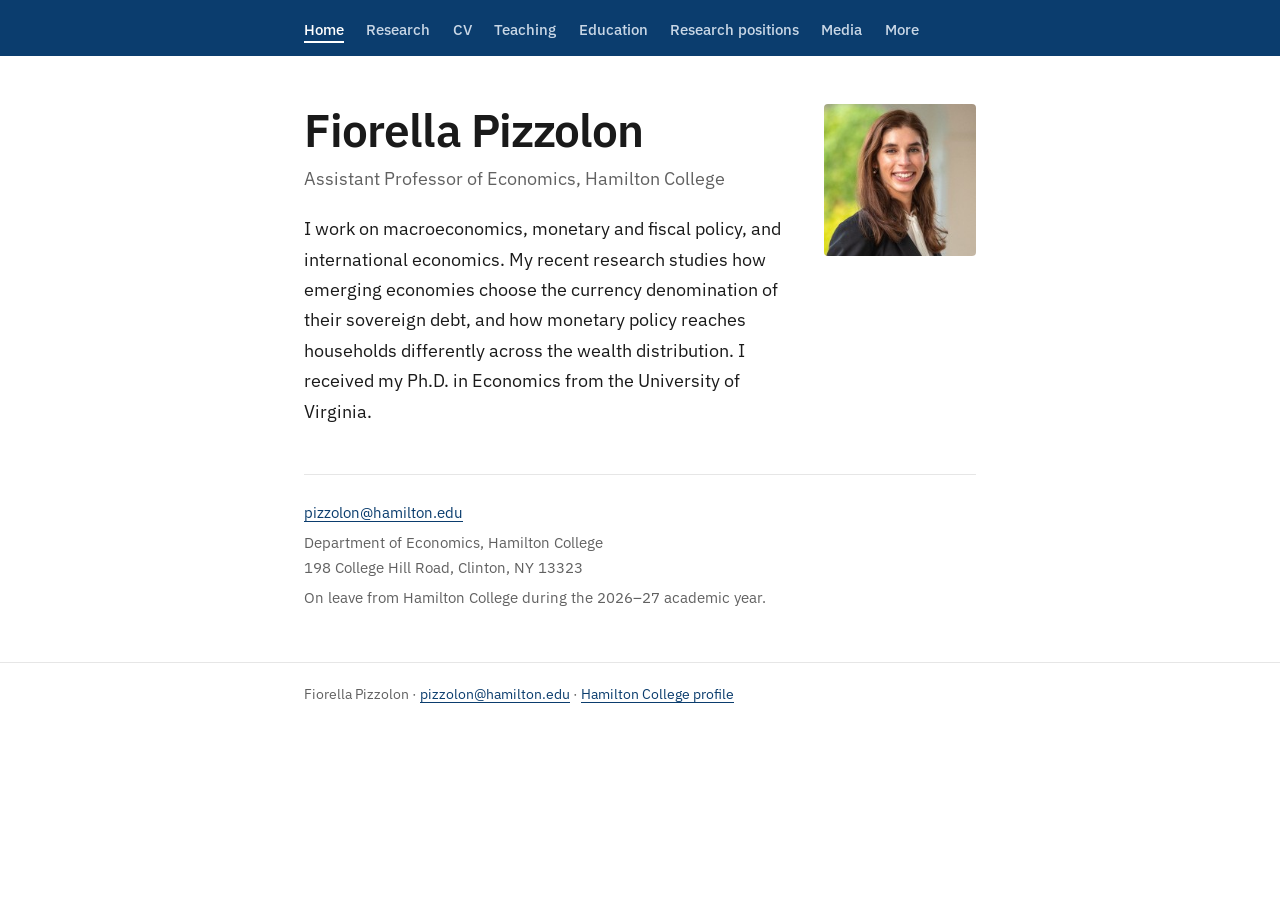
==== commit cefd786d: "Add files via upload" ====
--- a/index.html
+++ b/index.html
@@ -9,7 +9,7 @@
   <meta property="og:title" content="Fiorella Pizzolon — Assistant Professor of Economics, Hamilton College">
   <meta property="og:description" content="Fiorella Pizzolon is an Assistant Professor of Economics at Hamilton College. Research in macroeconomics, monetary and fiscal policy, and international economics.">
   <meta property="og:type" content="profile">
-  <meta property="og:image" content="https://fiorella-pizzolon.github.io/assets/photos/headshot.jpg">
+  <meta property="og:image" content="https://fiorella-pizzolon.github.io/assets/photos/fiorella-pizzolon.jpg">
   <link rel="preconnect" href="https://fonts.googleapis.com">
   <link rel="preconnect" href="https://fonts.gstatic.com" crossorigin>
   <link href="https://fonts.googleapis.com/css2?family=IBM+Plex+Sans:wght@400;500;600&display=swap" rel="stylesheet">
@@ -25,7 +25,7 @@
         <p class="role">Assistant Professor of Economics, Hamilton College</p>
         <p class="bio">I work on macroeconomics, monetary and fiscal policy, and international economics. My recent research studies how emerging economies choose the currency denomination of their sovereign debt, and how monetary policy reaches households differently across the wealth distribution. I received my Ph.D. in Economics from the University of Virginia.</p>
       </div>
-      <img src="assets/photos/headshot.jpg" alt="Portrait of Fiorella Pizzolon" width="200" height="200">
+      <img src="assets/photos/fiorella-pizzolon.jpg" alt="Portrait of Fiorella Pizzolon" width="200" height="200">
     </header>
     <div class="contact">
       <p><a href="mailto:pizzolon@hamilton.edu">pizzolon@hamilton.edu</a></p>
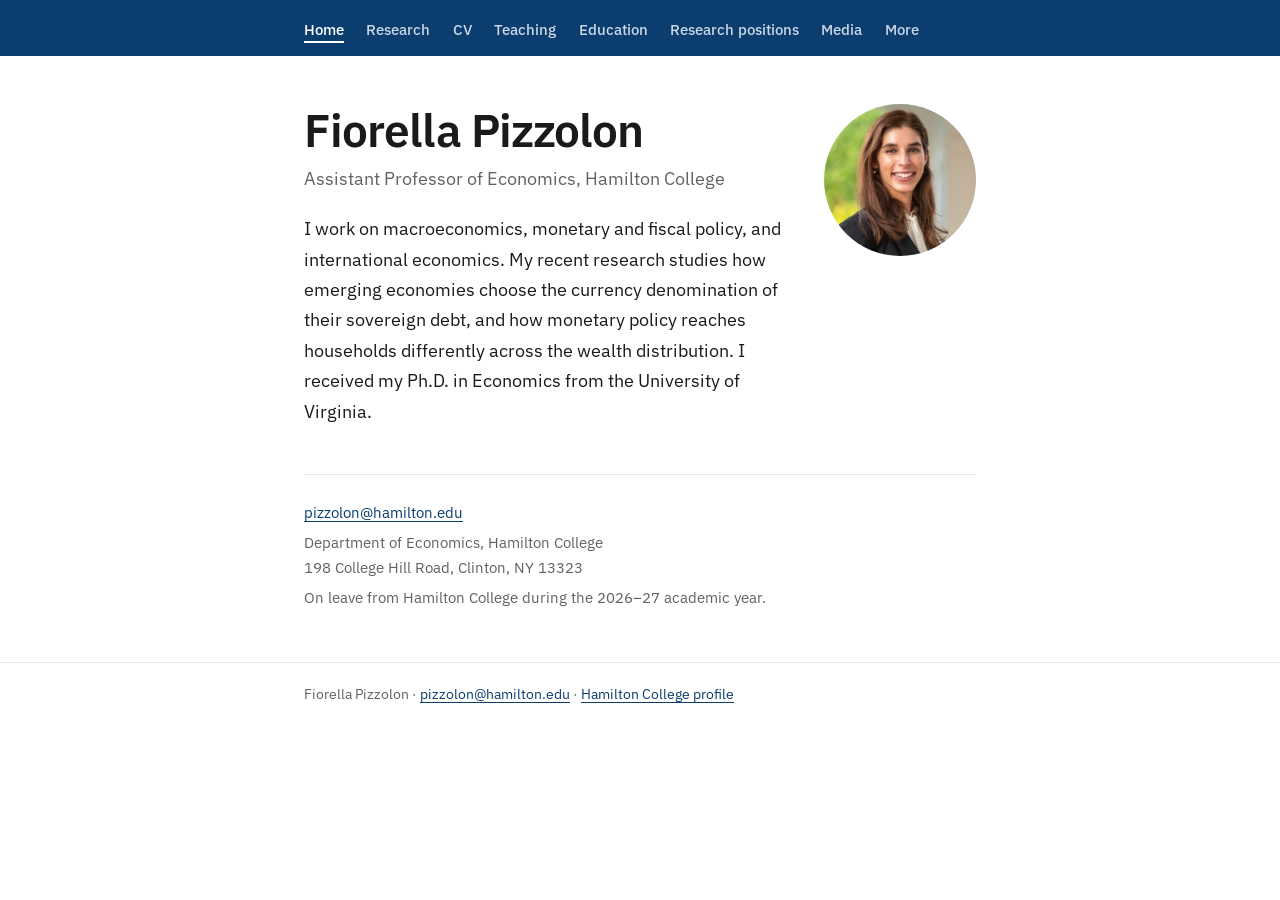
==== commit fbd87dee: "Add files via upload" ====
--- a/index.html
+++ b/index.html
@@ -13,7 +13,7 @@
   <link rel="preconnect" href="https://fonts.googleapis.com">
   <link rel="preconnect" href="https://fonts.gstatic.com" crossorigin>
   <link href="https://fonts.googleapis.com/css2?family=IBM+Plex+Sans:wght@400;500;600&display=swap" rel="stylesheet">
-  <link rel="stylesheet" href="style.css">
+  <link rel="stylesheet" href="site.css">
 </head>
 <body>
   <nav aria-label="Site"><div class="wrap"><ul><li><a href="index.html" aria-current="page">Home</a></li><li><a href="research.html">Research</a></li><li><a href="cv.html">CV</a></li><li><a href="teaching.html">Teaching</a></li><li><a href="education.html">Education</a></li><li><a href="ra-positions.html">Research positions</a></li><li><a href="media.html">Media</a></li><li><a href="misc.html">More</a></li></ul></div></nav>
--- a/site.css
+++ b/site.css
@@ -0,0 +1,113 @@
+/* Fiorella Pizzolon — site stylesheet (shared by every page) */
+:root {
+  --bg: #ffffff; --ink: #1a1a1a; --muted: #616161; --rule: #e6e6e6;
+  --accent: #0b3d6e; --accent-soft: #eef3f8;
+  --navbg: #0b3d6e; --navink: #c9d7e6; --navhover: #ffffff;
+}
+* { box-sizing: border-box; }
+html { -webkit-text-size-adjust: 100%; }
+body {
+  margin: 0; background: var(--bg); color: var(--ink);
+  font-family: "IBM Plex Sans", "Helvetica Neue", Arial, sans-serif;
+  font-size: clamp(1.02rem, 0.95rem + 0.35vw, 1.15rem); line-height: 1.65;
+}
+a { color: var(--accent); text-decoration-thickness: 1px; text-underline-offset: 3px; }
+a:hover { text-decoration-thickness: 2px; }
+a:focus-visible { outline: 2px solid var(--accent); outline-offset: 3px; border-radius: 2px; }
+img { max-width: 100%; height: auto; display: block; }
+.wrap { width: min(100% - 2.5rem, 42rem); margin: 0 auto; }
+
+/* Navigation: scrolls sideways on phones instead of wrapping */
+nav { background: var(--navbg); position: sticky; top: 0; z-index: 1; }
+nav ul {
+  list-style: none; margin: 0; padding: 0.8rem 0; display: flex; gap: 1.4rem;
+  overflow-x: auto; white-space: nowrap; -webkit-overflow-scrolling: touch; scrollbar-width: none;
+}
+nav ul::-webkit-scrollbar { display: none; }
+nav a { color: var(--navink); text-decoration: none; font-size: 0.93rem; font-weight: 500; }
+nav a:hover { color: var(--navhover); }
+nav a[aria-current="page"] { color: var(--navhover); border-bottom: 2px solid #fff; padding-bottom: 2px; }
+
+main { padding: 2.5rem 0 3rem; }
+h1 { font-weight: 600; font-size: clamp(2rem, 1.5rem + 2.5vw, 2.9rem); line-height: 1.1; margin: 0 0 0.5rem; letter-spacing: -0.02em; }
+.lede { margin: 0 0 1.5rem; color: var(--muted); }
+h2 { font-size: 1.3rem; font-weight: 600; margin: 2.5rem 0 0.75rem; padding-bottom: 0.4rem; border-bottom: 1px solid var(--rule); }
+h3 { font-size: 1.05rem; font-weight: 600; margin: 1.5rem 0 0.25rem; line-height: 1.35; }
+.meta { margin: 0; color: var(--muted); font-size: 0.92rem; }
+.note { color: var(--muted); font-size: 0.92rem; }
+
+/* Home */
+header.hero { padding: 0.5rem 0 1.5rem; display: grid; grid-template-columns: 1fr; gap: 1.5rem; align-items: start; }
+@media (min-width: 40rem) { header.hero { grid-template-columns: 1fr 9.5rem; gap: 2.5rem; } }
+header.hero img { width: 7.5rem; aspect-ratio: 1/1; object-fit: cover; border-radius: 50%; }
+@media (min-width: 40rem) { header.hero img { width: 100%; border-radius: 50%; order: 2; } }
+.role { margin: 0; color: var(--muted); }
+.bio { margin: 1.25rem 0 0; max-width: 34rem; }
+.contact { margin: 1.5rem 0 0; color: var(--muted); font-size: 0.95rem; border-top: 1px solid var(--rule); padding-top: 1.25rem; }
+.contact p { margin: 0.3rem 0; }
+
+/* Collapsible abstracts (+ / −) */
+details { margin: 0.5rem 0 0; }
+summary {
+  cursor: pointer; list-style: none; color: var(--accent); font-size: 0.95rem; padding: 0.3rem 0;
+  display: inline-flex; align-items: center; gap: 0.5rem; -webkit-user-select: none; user-select: none;
+}
+summary::-webkit-details-marker { display: none; }
+summary::before {
+  content: "+"; display: inline-block; width: 1.25rem; height: 1.25rem; line-height: 1.2rem;
+  text-align: center; border: 1px solid currentColor; border-radius: 3px; font-size: 0.95rem;
+}
+details[open] summary::before { content: "\2212"; }
+summary:focus-visible { outline: 2px solid var(--accent); outline-offset: 3px; border-radius: 2px; }
+details p { margin: 0.5rem 0 0.75rem; max-width: 38rem; font-size: 0.97rem; }
+.presented { margin: 0.35rem 0 0; color: var(--muted); font-size: 0.92rem; }
+
+/* Numbered lists */
+ol { padding-left: 1.4rem; margin: 0.75rem 0; }
+ol li { margin: 0 0 0.85rem; }
+
+/* Year / entry lists: year column on the left, stacked on phones */
+dl { margin: 0.5rem 0 0; }
+dl > div { display: grid; grid-template-columns: 7rem 1fr; gap: 0.25rem 1rem; padding: 0.6rem 0; border-bottom: 1px solid var(--rule); }
+dt { color: var(--muted); font-size: 0.92rem; margin: 0; padding-top: 0.1rem; }
+dd { margin: 0; }
+dd .inst { display: block; color: var(--muted); font-size: 0.93rem; }
+dd .diss { margin: 0.75rem 0 0; padding-left: 0.85rem; border-left: 2px solid var(--rule); font-size: 0.97rem; }
+dd .diss p { margin: 0.2rem 0; }
+dd .diss .label { color: var(--muted); font-size: 0.9rem; }
+dd .diss .title { font-weight: 600; }
+dd .diss .title a { color: var(--ink); }
+dd .diss .title a:hover { color: var(--accent); }
+dd .diss .committee { white-space: nowrap; overflow-x: auto; }
+@media (max-width: 30rem) { dl > div { grid-template-columns: 1fr; gap: 0.1rem; } }
+
+/* CV */
+.cv-actions { display: flex; flex-wrap: wrap; gap: 0.75rem; margin: 0.5rem 0 1.5rem; }
+.button { display: inline-block; padding: 0.55rem 1rem; border-radius: 4px; background: var(--accent); color: #fff; text-decoration: none; font-weight: 500; font-size: 0.95rem; }
+.button:hover { background: #082e53; }
+.button.secondary { background: var(--accent-soft); color: var(--accent); }
+.cv-embed { display: none; }
+@media (min-width: 48rem) { .cv-embed { display: block; width: 100%; height: 80vh; border: 1px solid var(--rule); border-radius: 4px; } }
+.cv-preview { max-width: 22rem; border: 1px solid var(--rule); border-radius: 4px; }
+@media (min-width: 48rem) { .cv-preview { display: none; } }
+
+/* Media page: thumbnail on the left, text on the right; stacked on phones */
+.media-list { list-style: none; padding: 0; margin: 0.75rem 0 0; }
+.media-list li { display: grid; grid-template-columns: 1fr; gap: 0.75rem 1.25rem; padding: 1rem 0; border-bottom: 1px solid var(--rule); }
+@media (min-width: 36rem) { .media-list li { grid-template-columns: 11rem 1fr; align-items: start; } }
+.media-list h3 { margin: 0 0 0.25rem; }
+.thumb { position: relative; display: block; aspect-ratio: 16 / 9; border-radius: 4px; overflow: hidden; background: var(--rule); }
+.thumb img { width: 100%; height: 100%; object-fit: cover; }
+.thumb .play { position: absolute; left: 50%; top: 50%; width: 2.6rem; height: 2.6rem; transform: translate(-50%, -50%); border-radius: 50%; background: rgba(11,61,110,0.85); }
+.thumb .play::after { content: ""; position: absolute; left: 55%; top: 50%; transform: translate(-50%, -50%); border-left: 0.9rem solid #fff; border-top: 0.55rem solid transparent; border-bottom: 0.55rem solid transparent; }
+.thumb-text { display: grid; place-items: center; background: var(--accent-soft); color: var(--accent); text-decoration: none; font-weight: 500; text-align: center; font-size: 0.9rem; line-height: 1.3; }
+
+/* Photo gallery (More page): one column on phones, two columns from tablets up */
+.gallery { list-style: none; padding: 0; margin: 1rem 0 0; display: grid; grid-template-columns: 1fr; gap: 1.75rem 1.5rem; }
+@media (min-width: 36rem) { .gallery { grid-template-columns: 1fr 1fr; } }
+.gallery figure { margin: 0; }
+.gallery img { width: 100%; aspect-ratio: 4 / 3; object-fit: cover; border-radius: 4px; background: var(--rule); }
+.gallery figcaption { margin-top: 0.5rem; font-size: 0.88rem; line-height: 1.5; color: var(--muted); }
+.gallery figcaption b { display: block; color: var(--ink); font-weight: 600; margin-bottom: 0.1rem; }
+
+footer { border-top: 1px solid var(--rule); padding: 1.25rem 0 2rem; font-size: 0.85rem; color: var(--muted); }
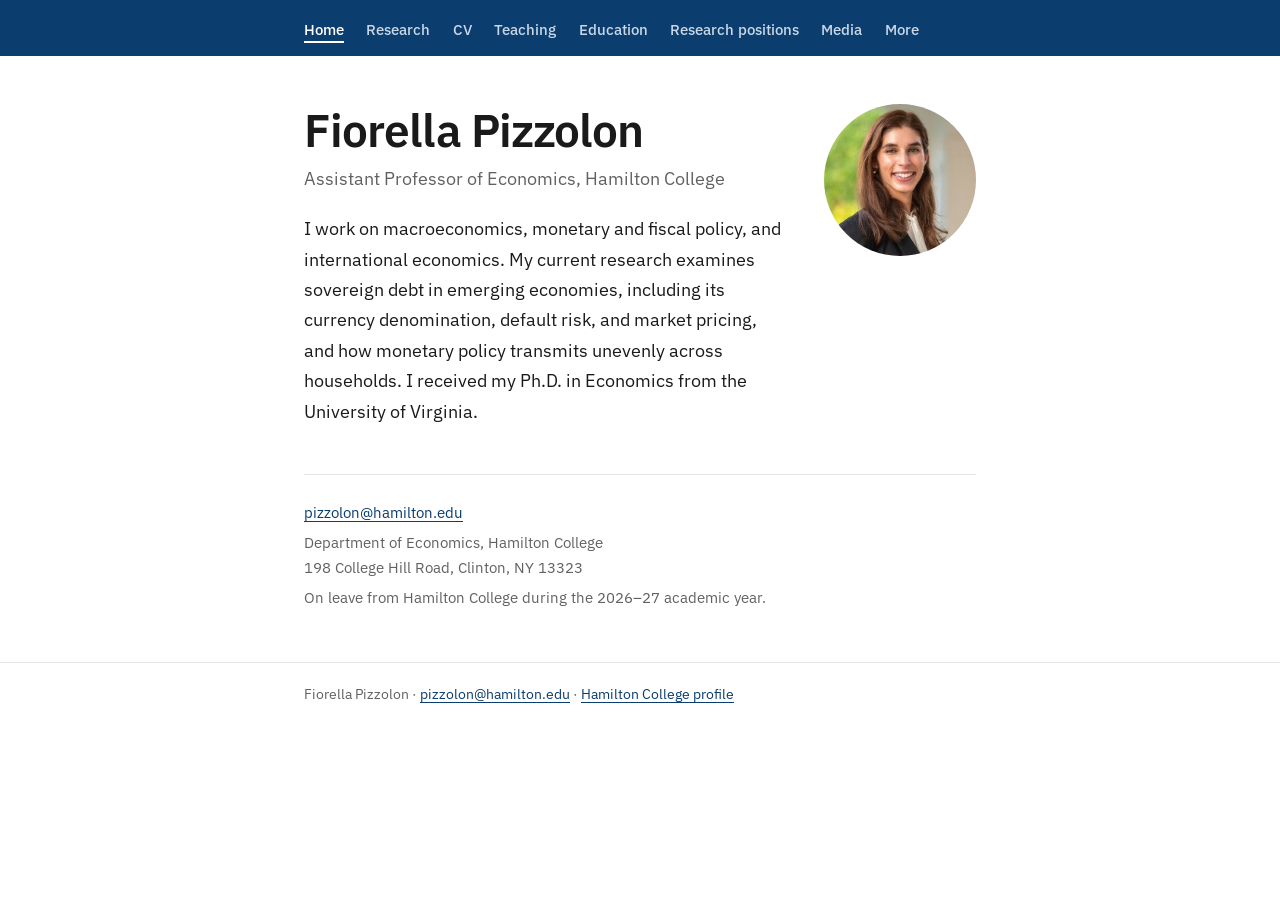
==== commit 0d3d6e24: "Add files via upload" ====
--- a/index.html
+++ b/index.html
@@ -5,9 +5,9 @@
   <meta name="viewport" content="width=device-width, initial-scale=1">
   <title>Fiorella Pizzolon — Assistant Professor of Economics, Hamilton College</title>
   <meta name="author" content="Fiorella Pizzolon">
-  <meta name="description" content="Fiorella Pizzolon is an Assistant Professor of Economics at Hamilton College. Research in macroeconomics, monetary and fiscal policy, and international economics.">
+  <meta name="description" content="Fiorella Pizzolon is an Assistant Professor of Economics at Hamilton College. Research on sovereign debt in emerging economies and the transmission of monetary policy across households.">
   <meta property="og:title" content="Fiorella Pizzolon — Assistant Professor of Economics, Hamilton College">
-  <meta property="og:description" content="Fiorella Pizzolon is an Assistant Professor of Economics at Hamilton College. Research in macroeconomics, monetary and fiscal policy, and international economics.">
+  <meta property="og:description" content="Fiorella Pizzolon is an Assistant Professor of Economics at Hamilton College. Research on sovereign debt in emerging economies and the transmission of monetary policy across households.">
   <meta property="og:type" content="profile">
   <meta property="og:image" content="https://fiorella-pizzolon.github.io/assets/photos/fiorella-pizzolon.jpg">
   <link rel="preconnect" href="https://fonts.googleapis.com">
@@ -23,7 +23,7 @@
       <div>
         <h1>Fiorella Pizzolon</h1>
         <p class="role">Assistant Professor of Economics, Hamilton College</p>
-        <p class="bio">I work on macroeconomics, monetary and fiscal policy, and international economics. My recent research studies how emerging economies choose the currency denomination of their sovereign debt, and how monetary policy reaches households differently across the wealth distribution. I received my Ph.D. in Economics from the University of Virginia.</p>
+        <p class="bio">I work on macroeconomics, monetary and fiscal policy, and international economics. My current research examines sovereign debt in emerging economies, including its currency denomination, default risk, and market pricing, and how monetary policy transmits unevenly across households. I received my Ph.D. in Economics from the University of Virginia.</p>
       </div>
       <img src="assets/photos/fiorella-pizzolon.jpg" alt="Portrait of Fiorella Pizzolon" width="200" height="200">
     </header>
--- a/site.css
+++ b/site.css
@@ -81,6 +81,20 @@
 dd .diss .committee { white-space: nowrap; overflow-x: auto; }
 @media (max-width: 30rem) { dl > div { grid-template-columns: 1fr; gap: 0.1rem; } }
 
+/* Collapsible sections (Research positions): one row per employer, open with + */
+details.section { margin: 0; border-bottom: 1px solid var(--rule); }
+details.section:first-of-type { border-top: 1px solid var(--rule); }
+details.section > summary { display: flex; align-items: center; gap: 0.6rem; width: 100%; padding: 0.9rem 0; color: var(--ink); font-size: 1.05rem; font-weight: 600; }
+details.section > summary span { margin-left: auto; color: var(--muted); font-weight: 400; font-size: 0.88rem; white-space: nowrap; }
+@media (max-width: 30rem) { details.section > summary span { display: none; } }
+details.section > p { margin: 0 0 1rem 1.85rem; font-size: 0.97rem; }
+dl.compact { margin: 0 0 0.75rem 1.85rem; }
+ul.plain { margin: 0 0 1rem 1.85rem; padding-left: 1.1rem; font-size: 0.97rem; }
+ul.plain li { margin: 0.25rem 0; }
+@media (max-width: 30rem) { ul.plain { margin-left: 0; } }
+dl.compact > div { grid-template-columns: 6.5rem 1fr; padding: 0.4rem 0; border-bottom: 0; font-size: 0.97rem; }
+@media (max-width: 30rem) { dl.compact { margin-left: 0; } dl.compact > div { grid-template-columns: 1fr; } }
+
 /* CV */
 .cv-actions { display: flex; flex-wrap: wrap; gap: 0.75rem; margin: 0.5rem 0 1.5rem; }
 .button { display: inline-block; padding: 0.55rem 1rem; border-radius: 4px; background: var(--accent); color: #fff; text-decoration: none; font-weight: 500; font-size: 0.95rem; }
